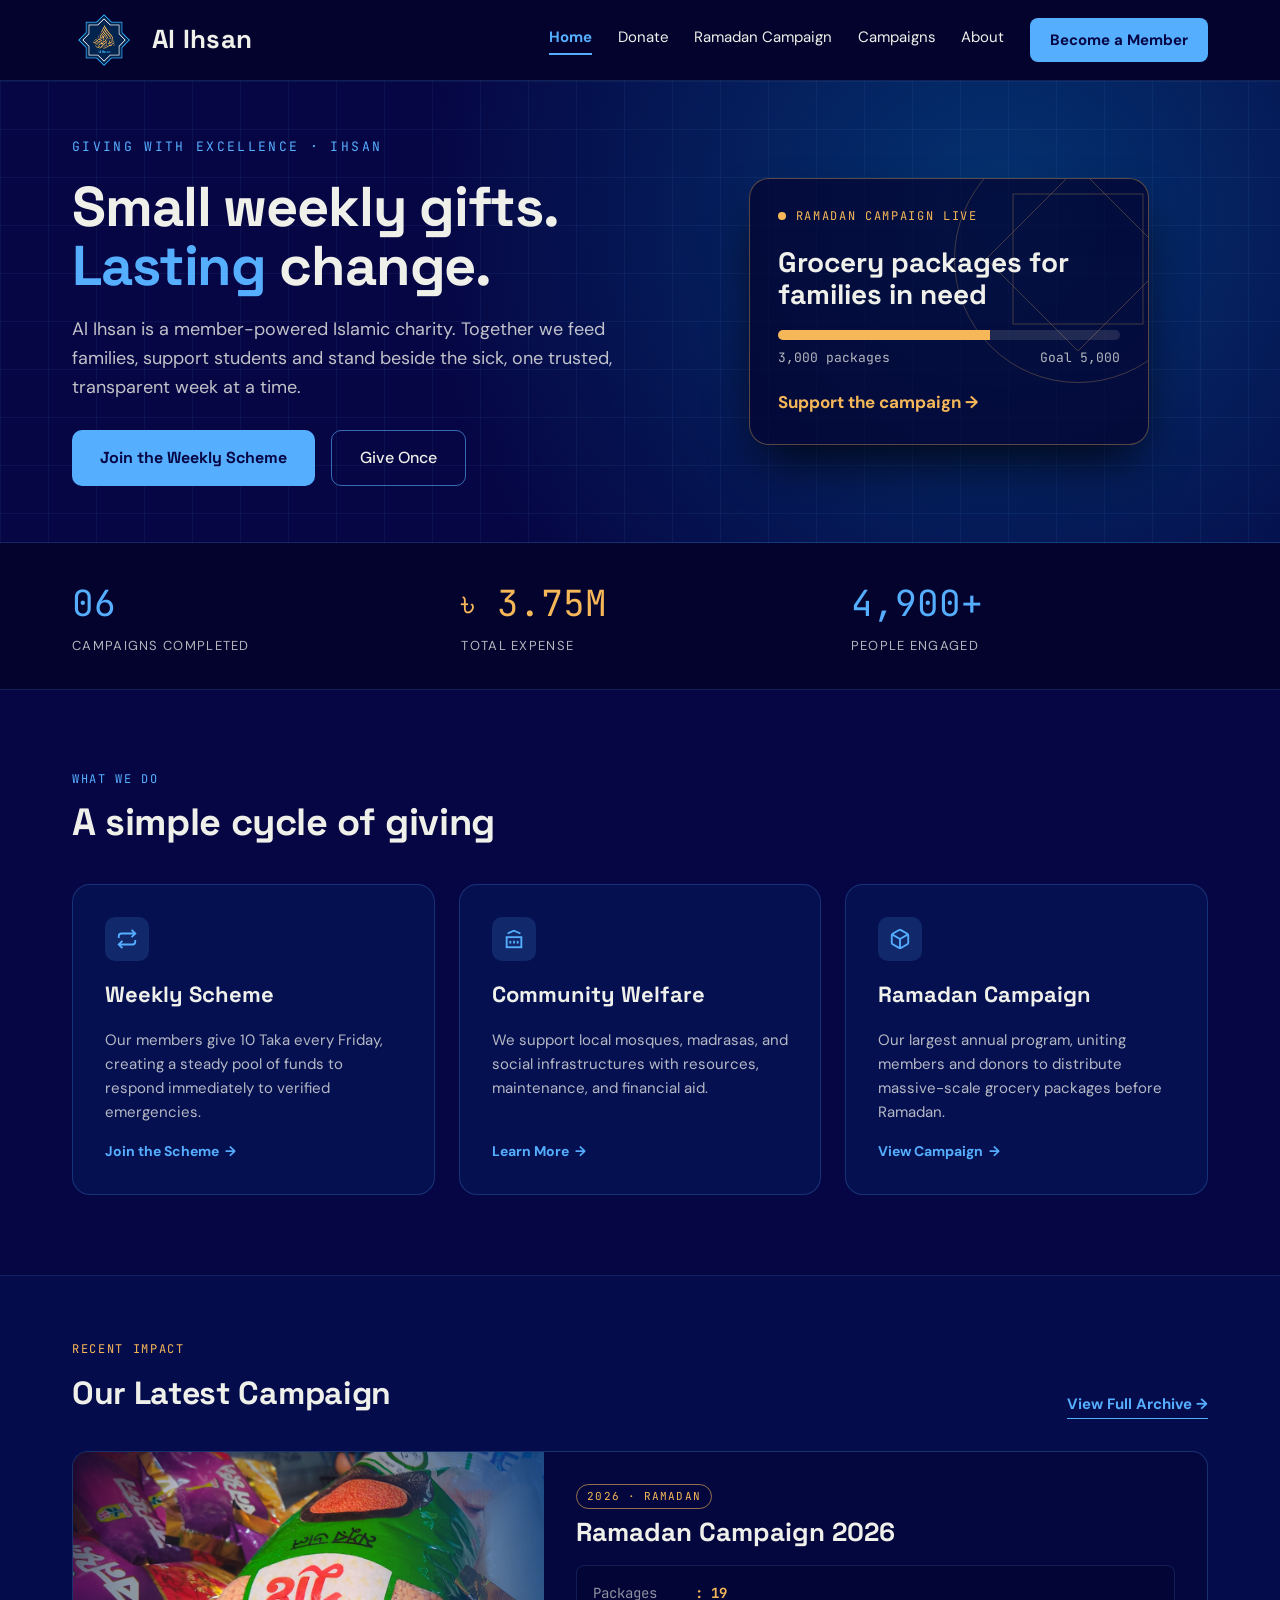
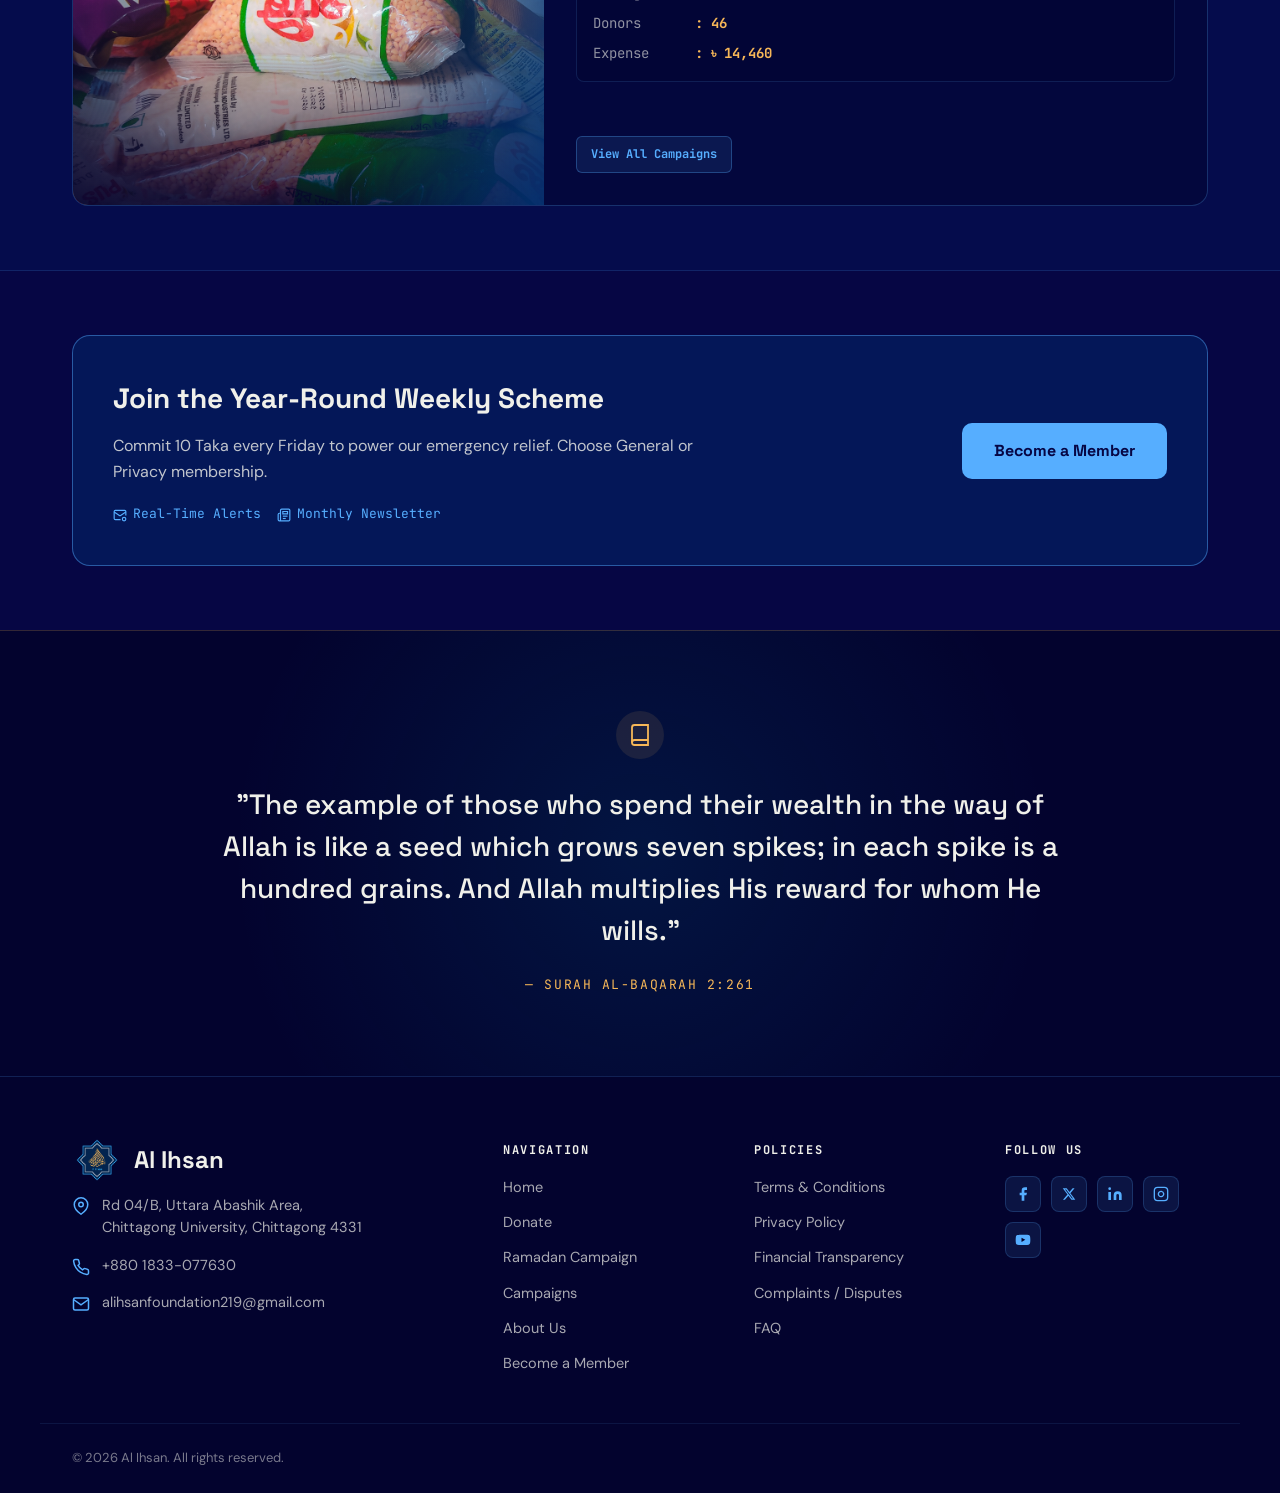
==== index.html @ 6fa81741 "updated campaigns data and flex fixture" ====
<!doctype html>
<html lang="en-GB">
<head>
<meta charset="utf-8">
<meta name="viewport" content="width=device-width, initial-scale=1.0">
<title>Al Ihsan · Home</title>

<!-- ═══════════════════════ SOCIAL SHARING TAGS ═══════════════════════ -->
<!-- Open Graph / Facebook / WhatsApp / LinkedIn -->
<meta property="og:type" content="website">
<meta property="og:url" content="https://alihsandeveloper.github.io/al-ihsan/">
<meta property="og:title" content="Al Ihsan | Small weekly gifts. Lasting change.">
<meta property="og:description" content="A member-powered Islamic charity. Together we feed families, support students and stand beside the sick, one trusted, transparent week at a time.">
<meta property="og:image" content="https://alihsandeveloper.github.io/al-ihsan/images/social-preview.jpg">
<meta property="og:image:type" content="image/jpeg">
<meta property="og:image:width" content="1200">
<meta property="og:image:height" content="630">
<meta property="og:site_name" content="Al Ihsan">

<!-- Twitter (X) -->
<meta name="twitter:card" content="summary_large_image">
<meta name="twitter:url" content="https://alihsandeveloper.github.io/al-ihsan/">
<meta name="twitter:title" content="Al Ihsan | Small weekly gifts. Lasting change.">
<meta name="twitter:description" content="A member-powered Islamic charity. Together we feed families, support students and stand beside the sick, one trusted, transparent week at a time.">
<meta name="twitter:image" content="https://alihsandeveloper.github.io/al-ihsan/images/social-preview.jpg">
<meta property="og:image:type" content="image/jpeg">
<meta property="og:image:width" content="1200">
<meta property="og:image:height" content="630">
<meta property="og:site_name" content="Al Ihsan">

<link rel="icon" type="image/png" href="images/favicon.png">
<link rel="preconnect" href="https://fonts.googleapis.com">
<link rel="stylesheet" href="style.css">
<link rel="preconnect" href="https://fonts.gstatic.com" crossorigin>
<link href="https://fonts.googleapis.com/css2?family=Space+Grotesk:wght@500;700&family=DM+Sans:wght@400;500;700&family=JetBrains+Mono:wght@500&display=swap" rel="stylesheet">

<style>
  * { box-sizing: border-box; }
  html { scroll-behavior: smooth; }
  body { margin: 0; background: #060644; color: #f0f0ea; font-family: 'DM Sans', sans-serif; font-size: 17px; line-height: 1.6; }
  a { color: #56aeff; text-decoration: none; transition: 0.2s ease; }
  a:hover { color: #f0f0ea; }

  /* Hero Toggle Visibility */
  .hero-live-only { display: none; }
  .hero-off-only { display: none; }
  body.campaign-active .hero-live-only { display: flex; }
  body.campaign-off .hero-off-only { display: flex; }

  /* Receipt Style Stats (shared with campaigns) */
  .receipt-stats {
    display: grid;
    grid-template-columns: 90px 1fr;
    gap: 8px 12px;
    font-family: 'JetBrains Mono', monospace;
    font-size: 14px;
    background: rgba(3,3,46,0.4);
    padding: 16px;
    border-radius: 8px;
    border: 1px solid rgba(86,174,255,0.15);
    margin: 16px 0;
  }

  /* Latest Campaign Teaser Image Vignette */
  .latest-campaign-img-wrapper {
    flex: 1 1 300px;
    aspect-ratio: 4 / 3; /* Forces the 4:3 landscape ratio */
    position: relative;
    overflow: hidden;
    background: #004995;
  }
  .latest-campaign-img-wrapper img {
    width: 100%;
    height: 100%;
    object-fit: cover;
    display: block;
    transition: transform 0.4s ease;
  }
  .latest-campaign-img-wrapper::after {
    content: '';
    position: absolute;
    inset: 0;
    pointer-events: none;
    z-index: 2;
    background:
      linear-gradient(to right, transparent 60%, rgba(0,73,149,0.6) 100%),
      radial-gradient(circle, transparent 40%, rgba(3,3,46,0.7) 100%),
      linear-gradient(to top, rgba(3,3,46,0.8) 0%, transparent 50%);
  }
  .latest-campaign-img-wrapper:hover img {
    transform: scale(1.05);
  }

</style>

</head>
<body class="campaign-active">

<div style="width: 100%; background: #060644; color: #f0f0ea; font-family: 'DM Sans', sans-serif; font-size: 17px; line-height: 1.6">

<!-- NAV -->
<div id="header-placeholder" style="position: sticky; top: 0; z-index: 100;"></div>

<!-- ═══════════════════════ HERO ═══════════════════════ -->
<div style="position: relative; overflow: hidden; background-color: #060644; background-image: linear-gradient(rgba(86,174,255,0.07) 1px, transparent 1px), linear-gradient(90deg, rgba(86,174,255,0.07) 1px, transparent 1px), radial-gradient(circle at 78% 30%, rgba(0,119,178,0.4), transparent 55%); background-size: 48px 48px, 48px 48px, 100% 100%; border-bottom: 1px solid rgba(86,174,255,0.18)">
  <div class="mobile-stack" style="max-width: 1200px; margin: 0 auto; padding: 56px 32px 56px; display: flex; flex-wrap: wrap; align-items: center; gap: 48px">

    <!-- Left Text -->
    <div style="flex: 1 1 400px; min-width: 0; display: flex; flex-direction: column; gap: 20px">
      <div style="font-family: 'JetBrains Mono', monospace; font-size: 13px; letter-spacing: 0.18em; text-transform: uppercase; color: #56aeff">Giving with excellence · Ihsan</div>
      <h1 style="margin: 0; font-family: 'Space Grotesk', sans-serif; font-weight: 700; font-size: clamp(42px, 5vw, 56px); line-height: 1.05; letter-spacing: -0.02em">Small weekly gifts. <br> <span style="color: #56aeff">Lasting</span> change.</h1>
      <p style="margin: 0; font-size: 18px; max-width: 560px; color: rgba(240,240,234,0.8)">Al Ihsan is a member-powered Islamic charity. Together we feed families, support students and stand beside the sick, one trusted, transparent week at a time.</p>
      <div class="hero-buttons" style="display: flex; flex-wrap: wrap; gap: 16px; padding-top: 8px">
        <a class="btn-glow-blue" href="membership.html" style="color: #060644; background: #56aeff; padding: 15px 28px; border-radius: 10px; font-family: 'Space Grotesk', sans-serif; font-weight: 700; font-size: 16px">Join the Weekly Scheme</a>
        <a href="donate.html" style="color: #f0f0ea; border: 1.5px solid rgba(86,174,255,0.6); padding: 14px 28px; border-radius: 10px; font-weight: 500; font-size: 16px">Give Once</a>
      </div>
    </div>

    <!-- Right Card: Live Progress (Campaign Mode) -->
    <div class="hero-live-only" style="flex: 1 1 350px; min-width: 0; justify-content: center">
      <div style="position: relative; width: 100%; max-width: 400px; padding: 28px; border-radius: 20px; border: 1px solid rgba(246,183,88,0.35); background: rgba(3,3,46,0.7); overflow: hidden; box-shadow: 0 25px 50px -12px rgba(0, 0, 0, 0.8);">
        <svg viewBox="0 0 400 400" style="position: absolute; top: -50px; right: -60px; width: 260px; height: 260px; opacity: 0.4" fill="none" stroke="#f6b758" stroke-width="1" aria-hidden="true"><rect x="100" y="100" width="200" height="200"></rect><rect x="100" y="100" width="200" height="200" transform="rotate(45 200 200)"></rect><circle cx="200" cy="200" r="190"></circle></svg>
        <div style="position: relative; display: flex; flex-direction: column; gap: 20px">
          <div style="display: flex; align-items: center; gap: 10px; font-family: 'JetBrains Mono', monospace; font-size: 12px; letter-spacing: 0.14em; text-transform: uppercase; color: #f6b758"><span class="live-dot" style="display: inline-block; width: 8px; height: 8px; border-radius: 50%; background: #f6b758; animation: pulseDot 2s infinite;"></span> Ramadan Campaign Live</div>
          <div style="font-family: 'Space Grotesk', sans-serif; font-weight: 700; font-size: 28px; line-height: 1.15">Grocery packages for families in need</div>
          <div style="display: flex; flex-direction: column; gap: 8px">
            <div style="height: 10px; border-radius: 6px; background: rgba(240,240,234,0.12); overflow: hidden"><div style="width: 62%; height: 10px; background: #f6b758"></div></div>
            <div style="display: flex; justify-content: space-between; font-family: 'JetBrains Mono', monospace; font-size: 13px; color: rgba(240,240,234,0.75)"><span>3,000 packages</span><span>Goal 5,000</span></div>
          </div>
          <a href="ramadan.html" style="color: #f6b758; font-weight: 700">Support the campaign →</a>
        </div>
      </div>
    </div>

    <!-- Right Card: Off-Season Image (Off-Season Mode) -->
    <div class="hero-off-only" style="flex: 1 1 400px; min-width: 0; justify-content: center">
      <div style="position: relative; width: 100%; max-width: 340px; aspect-ratio: 3 / 4; border-radius: 20px; border: 1px solid rgba(246,183,88,0.4); overflow: hidden; background: linear-gradient(135deg, #004995 0%, #03032e 100%); box-shadow: 0 25px 50px -12px rgba(0, 0, 0, 0.8);">
        <img src="images/ramadan-package.jpg" alt="Ramadan Grocery Package" style="width: 100%; height: 100%; object-fit: cover; display: block;" onerror="this.style.display='none'">
        <div style="position: absolute; inset: 0; background: radial-gradient(circle at bottom left, #03032e 0%, rgba(3,3,46,0.85) 20%, transparent 70%), linear-gradient(to top, rgba(3,3,46,0.95) 0%, transparent 60%); display: flex; flex-direction: column; justify-content: flex-end; padding: 32px 24px;">
          <div style="font-family: 'JetBrains Mono', monospace; font-size: 12px; color: #f6b758; letter-spacing: 0.12em; text-transform: uppercase; margin-bottom: 8px;">Our Flagship Programme</div>
          <div style="font-family: 'Space Grotesk', sans-serif; font-size: 22px; font-weight: 700; color: #f0f0ea; line-height: 1.2;">Preparing for the next Ramadan Campaign.</div>
        </div>
      </div>
    </div>

  </div>
</div>

<!-- ═══════════════════════ IMPACT STRIP ═══════════════════════ -->
<div style="border-bottom: 1px solid rgba(86,174,255,0.18); background: #03032e">
  <div class="mobile-stack" style="max-width: 1200px; margin: 0 auto; padding: 32px; display: grid; grid-template-columns: repeat(auto-fit, minmax(200px, 1fr)); gap: 32px; align-items: center;">
    <div style="display: flex; flex-direction: column; gap: 4px;">
      <div style="font-family: 'JetBrains Mono', monospace; font-size: 36px; color: #56aeff; white-space: nowrap;">06</div>
      <div style="font-size: 13px; color: rgba(240,240,234,0.75); text-transform: uppercase; letter-spacing: 0.1em;">Campaigns Completed</div>
    </div>
    <div style="display: flex; flex-direction: column; gap: 4px;">
      <div style="font-family: 'JetBrains Mono', monospace; font-size: 36px; color: #f6b758; white-space: nowrap;">৳ 3.75M</div>
      <div style="font-size: 13px; color: rgba(240,240,234,0.75); text-transform: uppercase; letter-spacing: 0.1em;">Total Expense</div>
    </div>
    <div style="display: flex; flex-direction: column; gap: 4px;">
      <div style="font-family: 'JetBrains Mono', monospace; font-size: 36px; color: #56aeff; white-space: nowrap;">4,900+</div>
      <div style="font-size: 13px; color: rgba(240,240,234,0.75); text-transform: uppercase; letter-spacing: 0.1em;">People Engaged</div>
    </div>
  </div>
</div>

<!-- ═══════════════════════ 3 CORE OPERATIONS ═══════════════════════ -->
<div class="mobile-pad" style="max-width: 1200px; margin: 0 auto; padding: 80px 32px; display: flex; flex-direction: column; gap: 40px">
  <div style="display: flex; flex-direction: column; gap: 12px; max-width: 700px">
    <div style="font-family: 'JetBrains Mono', monospace; font-size: 12px; letter-spacing: 0.14em; text-transform: uppercase; color: #56aeff">What We Do</div>
    <h2 style="margin: 0; font-family: 'Space Grotesk', sans-serif; font-weight: 700; font-size: 38px; line-height: 1.12; letter-spacing: -0.01em">A simple cycle of giving</h2>
  </div>

  <div style="display: flex; flex-wrap: wrap; gap: 24px">
    <!-- Pillar 1 -->
    <div class="mobile-pad" style="flex: 1 1 250px; min-width: 0; padding: 32px; border: 1px solid rgba(86,174,255,0.22); border-radius: 18px; background: rgba(0,73,149,0.16); display: flex; flex-direction: column; gap: 16px; transition: transform 0.2s;" onmouseover="this.style.transform='translateY(-4px)'" onmouseout="this.style.transform='translateY(0)'">
      <div style="width: 44px; height: 44px; border-radius: 10px; background: rgba(86,174,255,0.15); display: flex; align-items: center; justify-content: center;">
        <svg width="22" height="22" viewBox="0 0 24 24" fill="none" stroke="#56aeff" stroke-width="2"><path d="M17 2l4 4-4 4"></path><path d="M3 11V9a3 3 0 0 1 3-3h15"></path><path d="M7 22l-4-4 4-4"></path><path d="M21 13v2a3 3 0 0 1-3 3H3"></path></svg>
      </div>
      <h3 style="margin: 0; font-family: 'Space Grotesk', sans-serif; font-size: 22px">Weekly Scheme</h3>
      <p style="margin: 0; color: rgba(240,240,234,0.75); font-size: 15px;">Our members give 10 Taka every Friday, creating a steady pool of funds to respond immediately to verified emergencies.</p>
      <a href="membership.html" style="font-weight: 700; font-size: 14px; margin-top: auto; display: flex; align-items: center; gap: 6px;">Join the Scheme <span>→</span></a>
    </div>

    <!-- Pillar 2 -->
    <div class="mobile-pad" style="flex: 1 1 250px; min-width: 0; padding: 32px; border: 1px solid rgba(86,174,255,0.22); border-radius: 18px; background: rgba(0,73,149,0.16); display: flex; flex-direction: column; gap: 16px; transition: transform 0.2s;" onmouseover="this.style.transform='translateY(-4px)'" onmouseout="this.style.transform='translateY(0)'">
      <div style="width: 44px; height: 44px; border-radius: 10px; background: rgba(86,174,255,0.15); display: flex; align-items: center; justify-content: center;">
        <svg width="22" height="22" viewBox="0 0 24 24" fill="none" stroke="#56aeff" stroke-width="2"><path d="M3 21h18"></path><path d="M3 10h18"></path><path d="M5 6l7-3 7 3"></path><path d="M4 10v11"></path><path d="M20 10v11"></path><path d="M8 14v3"></path><path d="M12 14v3"></path><path d="M16 14v3"></path></svg>
      </div>
      <h3 style="margin: 0; font-family: 'Space Grotesk', sans-serif; font-size: 22px">Community Welfare</h3>
      <p style="margin: 0; color: rgba(240,240,234,0.75); font-size: 15px;">We support local mosques, madrasas, and social infrastructures with resources, maintenance, and financial aid.</p>
      <a href="about.html" style="font-weight: 700; font-size: 14px; margin-top: auto; display: flex; align-items: center; gap: 6px;">Learn More <span>→</span></a>
    </div>

    <!-- Pillar 3 -->
    <div class="mobile-pad" style="flex: 1 1 250px; min-width: 0; padding: 32px; border: 1px solid rgba(86,174,255,0.22); border-radius: 18px; background: rgba(0,73,149,0.16); display: flex; flex-direction: column; gap: 16px; transition: transform 0.2s;" onmouseover="this.style.transform='translateY(-4px)'" onmouseout="this.style.transform='translateY(0)'">
      <div style="width: 44px; height: 44px; border-radius: 10px; background: rgba(86,174,255,0.15); display: flex; align-items: center; justify-content: center;">
        <svg width="22" height="22" viewBox="0 0 24 24" fill="none" stroke="#56aeff" stroke-width="2"><path d="M21 16V8a2 2 0 0 0-1-1.73l-7-4a2 2 0 0 0-2 0l-7 4A2 2 0 0 0 3 8v8a2 2 0 0 0 1 1.73l7 4a2 2 0 0 0 2 0l7-4A2 2 0 0 0 21 16z"></path><polyline points="3.27 6.96 12 12.01 20.73 6.96"></polyline><line x1="12" y1="22.08" x2="12" y2="12"></line></svg>
      </div>
      <h3 style="margin: 0; font-family: 'Space Grotesk', sans-serif; font-size: 22px">Ramadan Campaign</h3>
      <p style="margin: 0; color: rgba(240,240,234,0.75); font-size: 15px;">Our largest annual program, uniting members and donors to distribute massive-scale grocery packages before Ramadan.</p>
      <a href="ramadan.html" style="font-weight: 700; font-size: 14px; margin-top: auto; display: flex; align-items: center; gap: 6px;">View Campaign <span>→</span></a>
    </div>
  </div>
</div>

<!-- ═══════════════════════ LATEST CAMPAIGN TEASER ═══════════════════════ -->
<div style="background: rgba(0,73,149,0.1); border-top: 1px solid rgba(86,174,255,0.15); border-bottom: 1px solid rgba(86,174,255,0.15);">
  <div class="mobile-pad" style="max-width: 1200px; margin: 0 auto; padding: 64px 32px; display: flex; flex-direction: column; gap: 32px">
    <div style="display: flex; justify-content: space-between; align-items: flex-end; flex-wrap: wrap; gap: 16px;">
      <div style="display: flex; flex-direction: column; gap: 8px;">
        <div style="font-family: 'JetBrains Mono', monospace; font-size: 12px; letter-spacing: 0.14em; text-transform: uppercase; color: #f6b758">Recent Impact</div>
        <h2 style="margin: 0; font-family: 'Space Grotesk', sans-serif; font-weight: 700; font-size: 32px; letter-spacing: -0.01em;">Our Latest Campaign</h2>
      </div>
      <a href="campaigns.html" style="color: #56aeff; font-weight: 700; font-size: 15px; border-bottom: 1px solid #56aeff; padding-bottom: 2px;">View Full Archive →</a>
    </div>

    <!-- Teaser Card (Fetched via JS) -->
    <div id="latest-campaign-card" style="display: flex; align-items:stretch; flex-wrap: wrap; border: 1px solid rgba(86,174,255,0.25); border-radius: 16px; overflow: hidden; background: rgba(3,3,46,0.5);">
      <!-- Fallback content if fetch fails -->
      <div style="flex: 1 1 240px; min-height: 200px; background: #004995; display: flex; align-items: center; justify-content: center; font-family: 'JetBrains Mono', monospace; font-size: 13px; color: rgba(240,240,234,0.7)">[ Campaign Photo ]</div>
      <div style="flex: 2 1 320px; padding: 32px; display: flex; flex-direction: column; justify-content: center;">
        <div style="font-family: 'JetBrains Mono', monospace; font-size: 13px; color: #56aeff; margin-bottom: 8px;">[ Year ] · [ Type ]</div>
        <div style="font-family: 'Space Grotesk', sans-serif; font-size: 26px; font-weight: 700; margin-bottom: 12px;">Loading latest campaign...</div>
      </div>
    </div>
  </div>
</div>

<!-- ═══════════════════════ MEMBERSHIP BANNER ═══════════════════════ -->
<div style="max-width: 1200px; margin: 0 auto; padding: 64px 32px">
  <div class="mobile-stack" style="background: rgba(0,73,149,0.26); border: 1.5px solid rgba(86,174,255,0.45); border-radius: 18px; padding: 40px; display: flex; flex-wrap: wrap; align-items: center; justify-content: space-between; gap: 32px;">
    <div style="flex: 1 1 400px; display: flex; flex-direction: column; gap: 12px;">
      <h2 style="margin: 0; font-family: 'Space Grotesk', sans-serif; font-weight: 700; font-size: 28px;">Join the Year-Round Weekly Scheme</h2>
      <p style="margin: 0; color: rgba(240,240,234,0.8); font-size: 16px; max-width: 600px;">Commit 10 Taka every Friday to power our emergency relief. Choose General or Privacy membership.</p>

      <!-- Mini Badges -->
      <div style="display: flex; flex-wrap: wrap; gap: 16px; margin-top: 8px;">
        <div style="display: flex; align-items: center; gap: 6px; font-size: 13px; color: #56aeff; font-family: 'JetBrains Mono', monospace;">
          <svg width="14" height="14" viewBox="0 0 24 24" fill="none" stroke="currentColor" stroke-width="2"><path d="M22 13V6a2 2 0 0 0-2-2H4a2 2 0 0 0-2 2v12c0 1.1.9 2 2 2h9"></path><path d="m22 7-8.97 5.7a1.94 1.94 0 0 1-2.06 0L2 7"></path><circle cx="19" cy="19" r="3"></circle></svg>
          Real-Time Alerts
        </div>
        <div style="display: flex; align-items: center; gap: 6px; font-size: 13px; color: #56aeff; font-family: 'JetBrains Mono', monospace;">
          <svg width="14" height="14" viewBox="0 0 24 24" fill="none" stroke="currentColor" stroke-width="2"><path d="M4 22h16a2 2 0 0 0 2-2V4a2 2 0 0 0-2-2H8a2 2 0 0 0-2 2v16a2 2 0 0 1-2 2Zm0 0a2 2 0 0 1-2-2v-9c0-1.1.9-2 2-2h2"></path><path d="M18 14h-8"></path><path d="M15 18h-5"></path><path d="M10 6h8v4h-8V6Z"></path></svg>
          Monthly Newsletter
        </div>
      </div>
    </div>

    <div style="flex-shrink: 0;">
      <a class="btn-glow-blue" href="membership.html" style="display: inline-block; color: #060644; background: #56aeff; padding: 15px 32px; border-radius: 10px; font-family: 'Space Grotesk', sans-serif; font-weight: 700; font-size: 16px; transition: transform 0.2s;" onmouseover="this.style.transform='scale(1.05)'" onmouseout="this.style.transform='scale(1)'">Become a Member</a>
    </div>
  </div>
</div>

<!-- ═══════════════════════ ISLAMIC SPIRIT QUOTE ═══════════════════════ -->
<div style="background-color: #03032e; background-image: radial-gradient(circle at 50% 50%, rgba(0,119,178,0.15), transparent 60%); border-top: 1px solid rgba(246,183,88,0.2);">
  <div class="mobile-pad" style="max-width: 900px; margin: 0 auto; padding: 80px 32px; text-align: center; display: flex; flex-direction: column; align-items: center; gap: 24px;">
    <div style="width: 48px; height: 48px; border-radius: 50%; background: rgba(246,183,88,0.1); display: flex; align-items: center; justify-content: center;">
      <svg width="24" height="24" viewBox="0 0 24 24" fill="none" stroke="#f6b758" stroke-width="1.8"><path d="M4 19.5A2.5 2.5 0 0 1 6.5 17H20"></path><path d="M6.5 2H20v20H6.5A2.5 2.5 0 0 1 4 19.5v-15A2.5 2.5 0 0 1 6.5 2z"></path></svg>
    </div>
    <p style="margin: 0; font-family: 'Space Grotesk', sans-serif; font-size: clamp(20px, 3vw, 28px); line-height: 1.5; font-weight: 500; color: #f0f0ea;">
      "The example of those who spend their wealth in the way of Allah is like a seed which grows seven spikes; in each spike is a hundred grains. And Allah multiplies His reward for whom He wills."
    </p>
    <div style="font-family: 'JetBrains Mono', monospace; font-size: 13px; letter-spacing: 0.12em; text-transform: uppercase; color: #f6b758;">
      — Surah Al-Baqarah 2:261
    </div>
  </div>
</div>

<!-- ═══════════════════════ FOOTER ═══════════════════════ -->
<div id="footer-placeholder"></div>

<!-- ═══════════════════════ SCRIPTS ═══════════════════════ -->
<script>
// 1. Hero Mode Toggle
// Set to `true` during Ramadan, `false` for the rest of the year.
const CAMPAIGN_ACTIVE = true;
document.body.classList.remove('campaign-active', 'campaign-off');
document.body.classList.add(CAMPAIGN_ACTIVE ? 'campaign-active' : 'campaign-off');

// 2. Fetch Latest Campaign for Teaser
// 2. Fetch Latest Ramadan Campaign for Teaser
async function loadLatestCampaign() {
  const cardContainer = document.getElementById('latest-campaign-card');

  // Fallback data just in case the JSON fails to load locally
  let ramadanCampaigns = [
    {
      "year": "2026",
      "type": "Ramadan",
      "title": "Ramadan Grocery Drive 2026",
      "itemsDistributed": 3000,
      "Donors": 1200,
      "expense": 1500000,
      "imageUrl": "images/ramadan-2026.jpg",
      "reportUrl": "reports/ramadan-2026.pdf"
    }
  ];

  try {
    const res = await fetch('./campaigns.json');
    if (res.ok) {
      const data = await res.json();
      // 1. Filter ONLY for Ramadan
      const filtered = data.filter(c => c.type === 'Ramadan');
      if (filtered.length > 0) {
        // 2. Sort by year descending (newest first)
        filtered.sort((a, b) => parseInt(b.year) - parseInt(a.year));
        ramadanCampaigns = filtered;
      }
    }
  } catch (err) {
    console.warn("Using fallback campaign data.");
  }

  // Get the newest Ramadan campaign
  const latest = ramadanCampaigns[0];

  let items = Number(latest.itemsDistributed) || 0;
  let people = Number(latest.Donors) || 0;
  let expense = Number(latest.expense) || 0;

  // Build the image HTML with the vignette wrapper
  let imageHTML = '';
  if (latest.imageUrl) {
    imageHTML = `<img src="${latest.imageUrl}" alt="${latest.title}" onerror="this.outerHTML='<div style=\\'display:flex;align-items:center;justify-content:center;height:100%;font-family:JetBrains Mono,monospace;font-size:13px;color:rgba(240,240,234,0.7)\\'>[ Image not found ]</div>'">`;
  } else {
    imageHTML = '<div style="display:flex;align-items:center;justify-content:center;height:100%;font-family:JetBrains Mono,monospace;font-size:13px;color:rgba(240,240,234,0.7)">[ No Photo ]</div>';
  }

  // Build the receipt stats
  let statsHTML = `
    <div class="receipt-stats" style="margin: 16px 0;">
      <span style="color: rgba(240,240,234,0.6);">Packages</span>
      <span style="color: #f6b758; font-weight: 700;">: ${items.toLocaleString()}</span>

      <span style="color: rgba(240,240,234,0.6);">Donors</span>
      <span style="color: #f6b758; font-weight: 700;">: ${people.toLocaleString()}</span>

      <span style="color: rgba(240,240,234,0.6);">Expense</span>
      <span style="color: #f6b758; font-weight: 700;">: ৳ ${expense.toLocaleString()}</span>
    </div>
  `;

  // Inject the new HTML
  cardContainer.innerHTML = `
    <!-- Image with Vignette -->
    <div class="latest-campaign-img-wrapper">
      ${imageHTML}
    </div>

    <!-- Text Content -->
    <div style="flex: 2 1 320px; padding: 32px; display: flex; flex-direction: column; justify-content: center;">
      <div style="display: flex; gap: 8px; margin-bottom: 8px;">
        <span style="padding: 3px 10px; border-radius: 999px; border: 1px solid rgba(246,183,88,0.6); color: #f6b758; font-family: 'JetBrains Mono', monospace; font-size: 11px; letter-spacing: 0.1em; text-transform: uppercase;">${latest.year} · Ramadan</span>
      </div>
      <div style="font-family: 'Space Grotesk', sans-serif; font-size: 26px; font-weight: 700; line-height: 1.2;">${latest.title}</div>
      ${statsHTML}
      <div style="margin-top: auto;">
        <a href="campaigns.html" style="display: inline-flex; align-items: center; gap: 6px; padding: 8px 14px; border-radius: 6px; background: rgba(86,174,255,0.1); border: 1px solid rgba(86,174,255,0.3); color: #56aeff; font-size: 12px; font-family: 'JetBrains Mono', monospace; font-weight: 700; transition: 0.2s;" onmouseover="this.style.background='rgba(86,174,255,0.2)'" onmouseout="this.style.background='rgba(86,174,255,0.1)'">View All Campaigns</a>
      </div>
    </div>
  `;
}

// 3. Pulse Animation for Live Badge
const style = document.createElement('style');
style.innerHTML = `
  @keyframes pulseDot {
    0%   { box-shadow: 0 0 0 0 rgba(246,183,88,0.7); }
    70%  { box-shadow: 0 0 0 10px rgba(246,183,88,0); }
    100% { box-shadow: 0 0 0 0 rgba(246,183,88,0); }
  }
`;
document.head.appendChild(style);

// Run
loadLatestCampaign();
</script>

<script>
  document.addEventListener("DOMContentLoaded", () => {

    // 1. Universal Favicon
    const favicon = document.createElement('link');
    favicon.rel = 'icon';
    favicon.type = 'image/png';
    favicon.href = 'images/logo.png'; // Adjust path if needed
    document.head.appendChild(favicon);

    // 2. Fetch Header and Footer simultaneously
    const headerPlaceholder = document.getElementById("header-placeholder");
    const footerPlaceholder = document.getElementById("footer-placeholder");

    Promise.all([
      fetch("header.html").then(res => res.text()),
      fetch("footer.html").then(res => res.text())
    ])

        .then(([headerData, footerData]) => {

      // Inject Header
      if (headerPlaceholder) {
        headerPlaceholder.innerHTML = headerData;

        // --- MOBILE MENU TOGGLE LOGIC ---
        const mobileBtn = document.getElementById("mobile-menu-toggle");
        const navLinksWrapper = document.getElementById("nav-links");
        if (mobileBtn && navLinksWrapper) {
          mobileBtn.addEventListener("click", () => {
            navLinksWrapper.classList.toggle("active");
          });
        }
        // --------------------------------

        // Auto-highlight active nav link
        let currentPage = window.location.pathname.split("/").pop();
        if (currentPage === "" || currentPage === "/") currentPage = "index.html";

        const navLinks = headerPlaceholder.querySelectorAll(".nav-link");
        navLinks.forEach(link => {
          if (link.getAttribute("href") === currentPage) {
            link.classList.add("active");
          }
        });
      }

      // Inject Footer
      if (footerPlaceholder) {
        footerPlaceholder.innerHTML = footerData;
      }
    }

    )
    .catch(error => console.error("Error loading components:", error));
  });

</script>

</div>
</body>
</html>
---- style.css ----
/* --- Header Navigation --- */
.nav-link {
  position: relative;
  color: #f0f0ea;
  text-decoration: none;
  padding-bottom: 6px;
  transition: color 0.2s ease;
}
.nav-link::after {
  content: '';
  position: absolute;
  width: 0;
  height: 2px;
  bottom: 0;
  left: 0;
  background-color: #56aeff;
  transition: width 0.3s cubic-bezier(0.65, 0, 0.35, 1);
}
.nav-link:hover::after {
  width: 100%;
}
.nav-link.active {
  color: #56aeff;
  font-weight: 700;
}
.nav-link.active::after {
  width: 100%;
}

/* --- Neon Glowing Button Effects --- */
.btn-glow-blue {
  transition: all 0.3s ease !important;
}
.btn-glow-blue:hover {
  box-shadow:
    0 0 5px rgba(86, 174, 255, 0.9),
    0 0 15px rgba(86, 174, 255, 0.8),
    0 0 30px rgba(86, 174, 255, 0.6),
    0 0 50px rgba(86, 174, 255, 0.4),
    0 0 80px rgba(86, 174, 255, 0.2);
  filter: brightness(1.15); /* Makes the button itself look lit up */
  transform: translateY(-2px) scale(1.02) !important;
}

.btn-glow-gold {
  transition: all 0.3s ease !important;
}
.btn-glow-gold:hover {
  box-shadow:
    0 0 5px rgba(246, 183, 88, 0.9),
    0 0 15px rgba(246, 183, 88, 0.8),
    0 0 30px rgba(246, 183, 88, 0.6),
    0 0 50px rgba(246, 183, 88, 0.4),
    0 0 80px rgba(246, 183, 88, 0.2);
  filter: brightness(1.15); /* Makes the button itself look lit up */
  transform: translateY(-2px) scale(1.02) !important;
}

.btn-form-submit {
  transition: all 0.3s ease !important;
}
.btn-form-submit:hover {
  box-shadow:
    0 0 2px rgba(86, 174, 255, 0.9),
    0 0 6px rgba(86, 174, 255, 0.8),
    0 0 12px rgba(86, 174, 255, 0.6);
  filter: brightness(1.15); /* Makes the button itself look lit up */
  transform: translateY(-2px) scale(1.02) !important;
}

/* =========================================
   UNIVERSAL FOOTER STYLES
   ========================================= */
.footer-wrapper {
  border-top: 1px solid rgba(86,174,255,0.18);
  background: #03032e;
}
.footer-main {
  max-width: 1200px;
  margin: 0 auto;
  padding: 64px 32px 48px;
  display: flex;
  flex-wrap: wrap;
  justify-content: space-between;
  gap: 48px;
}
.footer-col {
  display: flex;
  flex-direction: column;
  gap: 16px;
  flex: 1 1 140px;
}
.footer-brand {
  flex: 1 1 320px;
  max-width: 400px;
}
.footer-heading {
  font-family: 'JetBrains Mono', monospace;
  font-size: 12px;
  letter-spacing: 0.14em;
  text-transform: uppercase;
  color: #f0f0ea;
  font-weight: 700;
}
.footer-link {
  color: rgba(240,240,234,0.7);
  text-decoration: none;
  transition: color 0.2s ease;
}
.footer-link:hover {
  color: #56aeff;
}
.footer-contact-row {
  display: flex;
  gap: 12px;
  color: rgba(240,240,234,0.7);
  line-height: 1.5;
  font-size: 14.5px;
}
.footer-contact-row svg {
  flex-shrink: 0;
  margin-top: 2px;
}
.social-btn {
  width: 36px;
  height: 36px;
  border-radius: 8px;
  background: rgba(86,174,255,0.1);
  border: 1px solid rgba(86,174,255,0.2);
  display: flex;
  align-items: center;
  justify-content: center;
  color: #56aeff;
  transition: all 0.2s ease;
}
.social-btn:hover {
  background: #56aeff;
  color: #060644;
}
.footer-bottom {
  max-width: 1200px;
  margin: 0 auto;
  padding: 24px 32px;
  border-top: 1px solid rgba(86,174,255,0.1);
  font-size: 13px;
  color: rgba(240,240,234,0.5);
  display: flex;
  flex-wrap: wrap;
  justify-content: space-between;
  gap: 16px;
}

/* For mid-size screens like "Desktop Site" on phones */
@media (max-width: 1150px) {
  .header-container {
    padding: 16px 20px !important;
  }
  .nav-links-wrapper {
    gap: 16px !important;
  }
  .nav-links-wrapper a {
    font-size: 14px !important;
  }
}

/* =========================================
   MOBILE HEADER FIX
   ========================================= */
@media (max-width: 768px) {
  /* Force the main header container to stack */
  .header-container {
    flex-direction: column !important;
    align-items: flex-start !important;
    padding: 16px !important;
  }

  /* Force the navigation links to wrap nicely */
  .nav-links-wrapper {
    flex-wrap: wrap !important;
    gap: 16px !important;
    width: 100%;
  }

  /* Make the "Become a Member" button take full width on mobile */
  .btn-glow-blue {
    width: 100%;
    text-align: center;
    margin-top: 8px;
  }
}

/* =========================================
   ULTIMATE MOBILE RESPONSIVENESS
   ========================================= */
@media (max-width: 768px) {
  /* 1. Stop all horizontal scrolling completely */
  html, body {
    width: 100% !important;
    max-width: 100vw !important;
    overflow-x: hidden !important;
  }

  /* 2. Force EVERY element to respect the screen width */
  div, section, header, footer, main, form, img, h1, h2, h3, p, a {
    max-width: 100% !important;
    box-sizing: border-box !important;
  }

  /* 3. Force all main containers to stack */
  .mobile-stack {
    display: flex !important;
    flex-direction: column !important;
    align-items: stretch !important;
    gap: 32px !important;
    padding: 32px 20px !important;
  }
  .mobile-stack > div {
    width: 100% !important;
    min-width: 0 !important;
    flex: 1 1 auto !important;
  }

  /* 4. Fix the padding for all sections */
  .mobile-pad {
    padding: 32px 20px !important;
  }

  /* 5. Grids (Impact Strip) */
  .impact-strip-grid {
    grid-template-columns: 1fr !important;
    gap: 24px !important;
  }

  /* 6. Fix the Campaign Teaser injected by JS */
  #latest-campaign-card {
    flex-direction: column !important;
  }
  #latest-campaign-card > div {
    width: 100% !important;
    flex: 1 1 auto !important;
  }

  /* 7. Make Hero buttons full width */
  .hero-buttons {
    flex-direction: column !important;
    width: 100% !important;
  }
  .hero-buttons > a {
    width: 100% !important;
    text-align: center !important;
  }

  /* 8. Typography sizes */
  h1 { font-size: 32px !important; line-height: 1.1 !important; }
  h2 { font-size: 26px !important; }
}

/* =========================================
   MOBILE HAMBURGER MENU
   ========================================= */
.mobile-menu-btn {
  display: none; /* Hidden on desktop */
  background: transparent;
  border: none;
  cursor: pointer;
  padding: 8px;
}

@media (max-width: 900px) {
  /* 1. Keep Header in one row */
  .header-container {
    padding: 12px 20px !important;
    flex-direction: row !important;
  }

  /* 2. Show Hamburger */
  .mobile-menu-btn {
    display: block;
  }

  /* 3. Hide links by default, turn into absolute dropdown */
  .nav-links-wrapper {
    display: none !important; /* Hidden by default */
    position: absolute;
    top: 100%;
    left: 0;
    width: 100%;
    background: #03032e;
    flex-direction: column !important;
    align-items: flex-start !important;
    padding: 20px !important;
    border-bottom: 1px solid rgba(86,174,255,0.2);
    box-shadow: 0 10px 30px rgba(0,0,0,0.5);
    gap: 16px !important;
  }

  /* 4. Show dropdown when active class is added */
  .nav-links-wrapper.active {
    display: flex !important;
  }

  /* 5. Full width links in dropdown */
  .nav-links-wrapper a {
    width: 100%;
    padding: 8px 0;
    font-size: 16px;
  }

  .nav-links-wrapper a.btn-glow-blue {
    margin-top: 8px;
    padding: 12px 20px !important;
  }
}
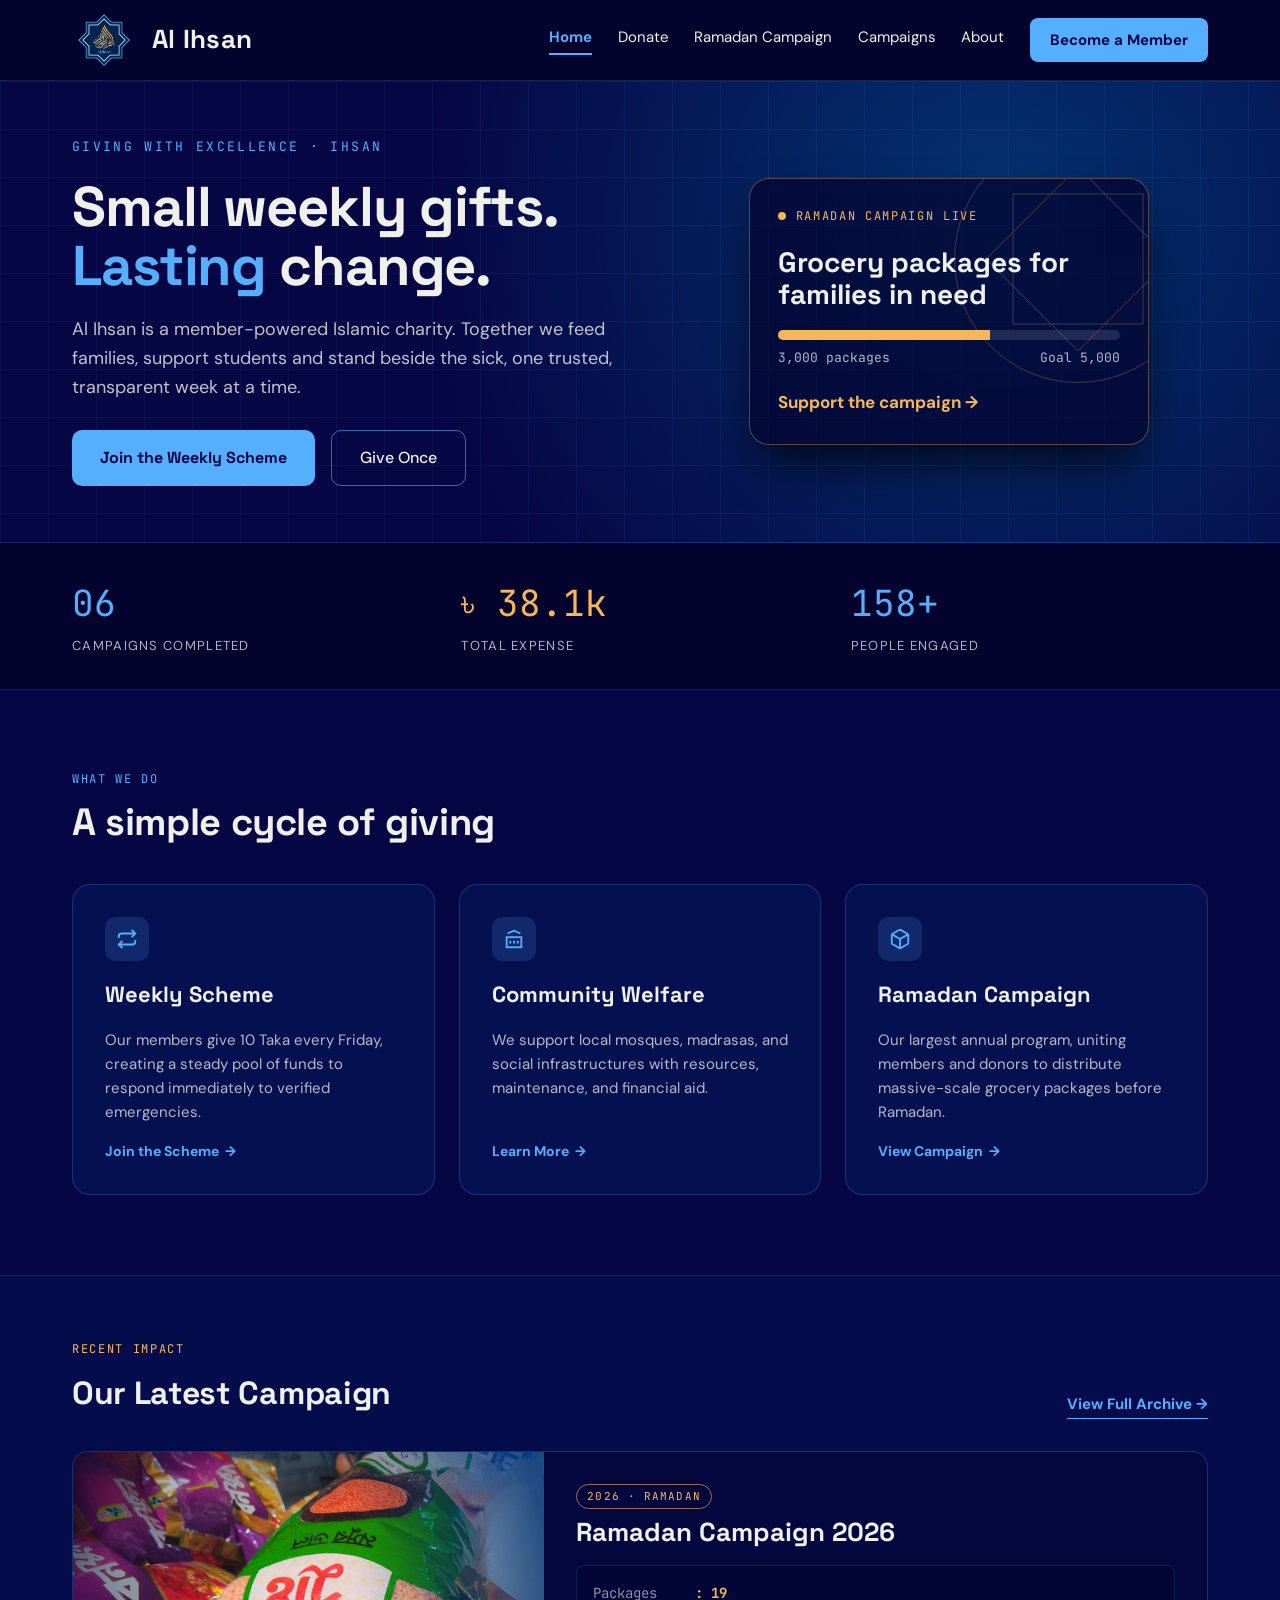
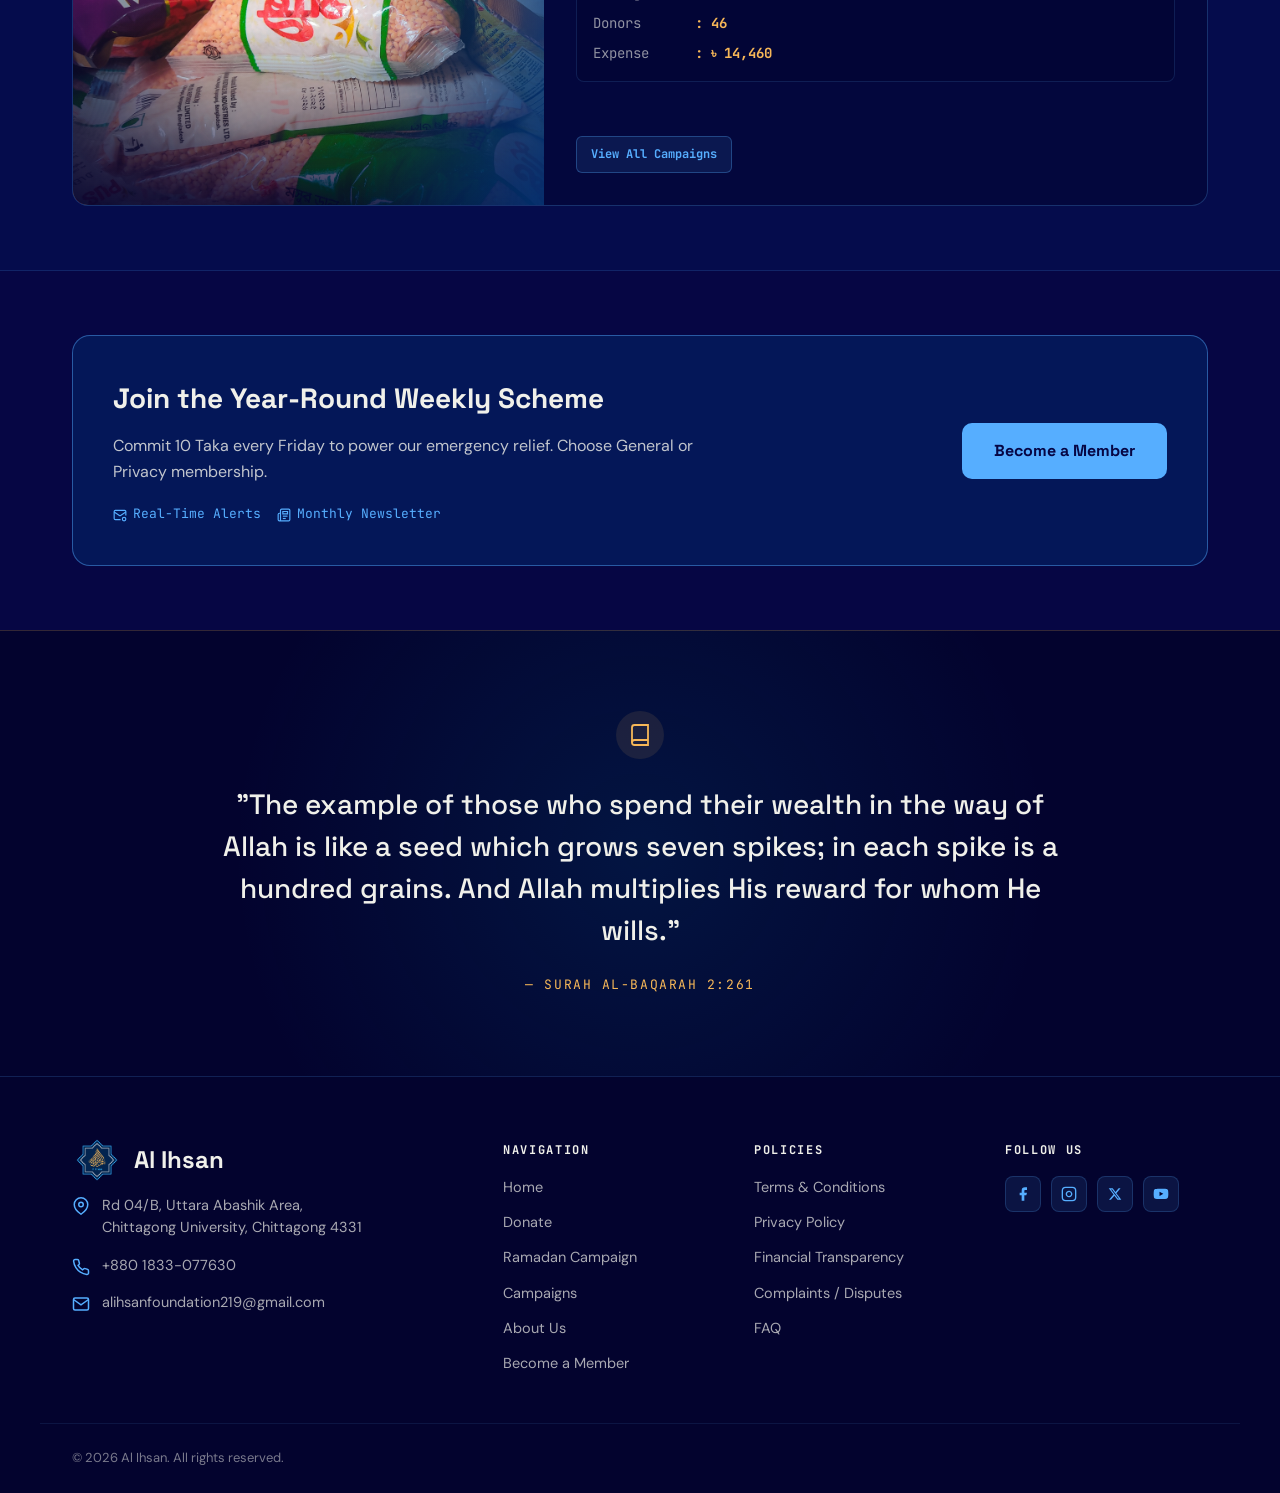
==== commit 2acbbdb3: "added dynamic home impact strip" ====
--- a/index.html
+++ b/index.html
@@ -149,18 +149,22 @@
 <!-- ═══════════════════════ IMPACT STRIP ═══════════════════════ -->
 <div style="border-bottom: 1px solid rgba(86,174,255,0.18); background: #03032e">
   <div class="mobile-stack" style="max-width: 1200px; margin: 0 auto; padding: 32px; display: grid; grid-template-columns: repeat(auto-fit, minmax(200px, 1fr)); gap: 32px; align-items: center;">
+
     <div style="display: flex; flex-direction: column; gap: 4px;">
-      <div style="font-family: 'JetBrains Mono', monospace; font-size: 36px; color: #56aeff; white-space: nowrap;">06</div>
+      <div id="impact-campaigns" style="font-family: 'JetBrains Mono', monospace; font-size: 36px; color: #56aeff; white-space: nowrap;">00</div>
       <div style="font-size: 13px; color: rgba(240,240,234,0.75); text-transform: uppercase; letter-spacing: 0.1em;">Campaigns Completed</div>
     </div>
+
     <div style="display: flex; flex-direction: column; gap: 4px;">
-      <div style="font-family: 'JetBrains Mono', monospace; font-size: 36px; color: #f6b758; white-space: nowrap;">৳ 3.75M</div>
+      <div id="impact-expense" style="font-family: 'JetBrains Mono', monospace; font-size: 36px; color: #f6b758; white-space: nowrap;">৳ 0</div>
       <div style="font-size: 13px; color: rgba(240,240,234,0.75); text-transform: uppercase; letter-spacing: 0.1em;">Total Expense</div>
     </div>
+
     <div style="display: flex; flex-direction: column; gap: 4px;">
-      <div style="font-family: 'JetBrains Mono', monospace; font-size: 36px; color: #56aeff; white-space: nowrap;">4,900+</div>
+      <div id="impact-people" style="font-family: 'JetBrains Mono', monospace; font-size: 36px; color: #56aeff; white-space: nowrap;">0</div>
       <div style="font-size: 13px; color: rgba(240,240,234,0.75); text-transform: uppercase; letter-spacing: 0.1em;">People Engaged</div>
     </div>
+
   </div>
 </div>
 
@@ -273,110 +277,127 @@
 
 <!-- ═══════════════════════ SCRIPTS ═══════════════════════ -->
 <script>
-// 1. Hero Mode Toggle
-// Set to `true` during Ramadan, `false` for the rest of the year.
-const CAMPAIGN_ACTIVE = true;
-document.body.classList.remove('campaign-active', 'campaign-off');
-document.body.classList.add(CAMPAIGN_ACTIVE ? 'campaign-active' : 'campaign-off');
-
-// 2. Fetch Latest Campaign for Teaser
-// 2. Fetch Latest Ramadan Campaign for Teaser
-async function loadLatestCampaign() {
-  const cardContainer = document.getElementById('latest-campaign-card');
-
-  // Fallback data just in case the JSON fails to load locally
-  let ramadanCampaigns = [
-    {
-      "year": "2026",
-      "type": "Ramadan",
-      "title": "Ramadan Grocery Drive 2026",
-      "itemsDistributed": 3000,
-      "Donors": 1200,
-      "expense": 1500000,
-      "imageUrl": "images/ramadan-2026.jpg",
-      "reportUrl": "reports/ramadan-2026.pdf"
+document.addEventListener("DOMContentLoaded", () => {
+  // 1. Hero Mode Toggle
+  const CAMPAIGN_ACTIVE = true;
+  document.body.classList.remove('campaign-active', 'campaign-off');
+  document.body.classList.add(CAMPAIGN_ACTIVE ? 'campaign-active' : 'campaign-off');
+
+  // 2. Fetch and Calculate Impact Stats
+  async function loadImpactStats() {
+    try {
+      const res = await fetch('./campaigns.json');
+      if (!res.ok) throw new Error("Failed to fetch JSON");
+
+      const data = await res.json();
+      if (!data || data.length === 0) return;
+
+      // Calculate totals
+      const totalCampaigns = data.length;
+      const totalExpense = data.reduce((sum, item) => sum + (Number(item.expense) || 0), 0);
+
+      // ⚡ USING "Donors" INSTEAD OF "peopleHelped"
+      const totalPeople = data.reduce((sum, item) => sum + (Number(item.Donors) || 0), 0);
+
+      // Format Expense (e.g., 3750000 -> 3.75M)
+      let formattedExpense = '';
+      if (totalExpense >= 1000000) {
+        formattedExpense = (totalExpense / 1000000).toFixed(2).replace(/\.00$/, '') + 'M';
+      } else if (totalExpense >= 1000) {
+        formattedExpense = (totalExpense / 1000).toFixed(1).replace(/\.0$/, '') + 'k';
+      } else {
+        formattedExpense = totalExpense.toString();
+      }
+
+      // Update DOM
+      const elCamp = document.getElementById('impact-campaigns');
+      const elExp = document.getElementById('impact-expense');
+      const elPeople = document.getElementById('impact-people');
+
+      if (elCamp) elCamp.textContent = String(totalCampaigns).padStart(2, '0');
+      if (elExp) elExp.textContent = '৳ ' + formattedExpense;
+      if (elPeople) elPeople.textContent = totalPeople.toLocaleString() + '+';
+
+    } catch (err) {
+      console.warn("⚠️ Could not load dynamic stats.", err);
     }
-  ];
-
-  try {
-    const res = await fetch('./campaigns.json');
-    if (res.ok) {
-      const data = await res.json();
-      // 1. Filter ONLY for Ramadan
-      const filtered = data.filter(c => c.type === 'Ramadan');
-      if (filtered.length > 0) {
-        // 2. Sort by year descending (newest first)
-        filtered.sort((a, b) => parseInt(b.year) - parseInt(a.year));
-        ramadanCampaigns = filtered;
+  }
+
+  // 3. Fetch Latest Ramadan Campaign for Teaser
+  async function loadLatestCampaign() {
+    const cardContainer = document.getElementById('latest-campaign-card');
+    if (!cardContainer) return;
+
+    let ramadanCampaigns = [{
+      "year": "2026", "type": "Ramadan", "title": "Ramadan Grocery Drive 2026",
+      "itemsDistributed": 3000, "Donors": 1200, "expense": 1500000,
+      "imageUrl": "images/ramadan-2026.jpg", "reportUrl": "reports/ramadan-2026.pdf"
+    }];
+
+    try {
+      const res = await fetch('./campaigns.json');
+      if (res.ok) {
+        const data = await res.json();
+        const filtered = data.filter(c => c.type === 'Ramadan');
+        if (filtered.length > 0) {
+          filtered.sort((a, b) => parseInt(b.year) - parseInt(a.year));
+          ramadanCampaigns = filtered;
+        }
       }
+    } catch (err) {
+      console.warn("Using fallback campaign data.");
     }
-  } catch (err) {
-    console.warn("Using fallback campaign data.");
-  }
-
-  // Get the newest Ramadan campaign
-  const latest = ramadanCampaigns[0];
-
-  let items = Number(latest.itemsDistributed) || 0;
-  let people = Number(latest.Donors) || 0;
-  let expense = Number(latest.expense) || 0;
-
-  // Build the image HTML with the vignette wrapper
-  let imageHTML = '';
-  if (latest.imageUrl) {
-    imageHTML = `<img src="${latest.imageUrl}" alt="${latest.title}" onerror="this.outerHTML='<div style=\\'display:flex;align-items:center;justify-content:center;height:100%;font-family:JetBrains Mono,monospace;font-size:13px;color:rgba(240,240,234,0.7)\\'>[ Image not found ]</div>'">`;
-  } else {
-    imageHTML = '<div style="display:flex;align-items:center;justify-content:center;height:100%;font-family:JetBrains Mono,monospace;font-size:13px;color:rgba(240,240,234,0.7)">[ No Photo ]</div>';
-  }
-
-  // Build the receipt stats
-  let statsHTML = `
-    <div class="receipt-stats" style="margin: 16px 0;">
-      <span style="color: rgba(240,240,234,0.6);">Packages</span>
-      <span style="color: #f6b758; font-weight: 700;">: ${items.toLocaleString()}</span>
-
-      <span style="color: rgba(240,240,234,0.6);">Donors</span>
-      <span style="color: #f6b758; font-weight: 700;">: ${people.toLocaleString()}</span>
-
-      <span style="color: rgba(240,240,234,0.6);">Expense</span>
-      <span style="color: #f6b758; font-weight: 700;">: ৳ ${expense.toLocaleString()}</span>
-    </div>
+
+    const latest = ramadanCampaigns[0];
+    let items = Number(latest.itemsDistributed) || 0;
+    let people = Number(latest.Donors) || 0;
+    let expense = Number(latest.expense) || 0;
+
+    let imageHTML = latest.imageUrl
+      ? `<img src="${latest.imageUrl}" alt="${latest.title}" onerror="this.outerHTML='<div style=\\'display:flex;align-items:center;justify-content:center;height:100%;font-family:JetBrains Mono,monospace;font-size:13px;color:rgba(240,240,234,0.7)\\'>[ Image not found ]</div>'">`
+      : '<div style="display:flex;align-items:center;justify-content:center;height:100%;font-family:JetBrains Mono,monospace;font-size:13px;color:rgba(240,240,234,0.7)">[ No Photo ]</div>';
+
+    let statsHTML = `
+      <div class="receipt-stats" style="margin: 16px 0;">
+        <span style="color: rgba(240,240,234,0.6);">Packages</span>
+        <span style="color: #f6b758; font-weight: 700;">: ${items.toLocaleString()}</span>
+        <span style="color: rgba(240,240,234,0.6);">Donors</span>
+        <span style="color: #f6b758; font-weight: 700;">: ${people.toLocaleString()}</span>
+        <span style="color: rgba(240,240,234,0.6);">Expense</span>
+        <span style="color: #f6b758; font-weight: 700;">: ৳ ${expense.toLocaleString()}</span>
+      </div>
+    `;
+
+    cardContainer.innerHTML = `
+      <div class="latest-campaign-img-wrapper">${imageHTML}</div>
+      <div style="flex: 2 1 320px; padding: 32px; display: flex; flex-direction: column; justify-content: center;">
+        <div style="display: flex; gap: 8px; margin-bottom: 8px;">
+          <span style="padding: 3px 10px; border-radius: 999px; border: 1px solid rgba(246,183,88,0.6); color: #f6b758; font-family: 'JetBrains Mono', monospace; font-size: 11px; letter-spacing: 0.1em; text-transform: uppercase;">${latest.year} · Ramadan</span>
+        </div>
+        <div style="font-family: 'Space Grotesk', sans-serif; font-size: 26px; font-weight: 700; line-height: 1.2;">${latest.title}</div>
+        ${statsHTML}
+        <div style="margin-top: auto;">
+          <a href="campaigns.html" style="display: inline-flex; align-items: center; gap: 6px; padding: 8px 14px; border-radius: 6px; background: rgba(86,174,255,0.1); border: 1px solid rgba(86,174,255,0.3); color: #56aeff; font-size: 12px; font-family: 'JetBrains Mono', monospace; font-weight: 700; transition: 0.2s;" onmouseover="this.style.background='rgba(86,174,255,0.2)'" onmouseout="this.style.background='rgba(86,174,255,0.1)'">View All Campaigns</a>
+        </div>
+      </div>
+    `;
+  }
+
+  // 4. Pulse Animation
+  const style = document.createElement('style');
+  style.innerHTML = `
+    @keyframes pulseDot {
+      0%   { box-shadow: 0 0 0 0 rgba(246,183,88,0.7); }
+      70%  { box-shadow: 0 0 0 10px rgba(246,183,88,0); }
+      100% { box-shadow: 0 0 0 0 rgba(246,183,88,0); }
+    }
   `;
-
-  // Inject the new HTML
-  cardContainer.innerHTML = `
-    <!-- Image with Vignette -->
-    <div class="latest-campaign-img-wrapper">
-      ${imageHTML}
-    </div>
-
-    <!-- Text Content -->
-    <div style="flex: 2 1 320px; padding: 32px; display: flex; flex-direction: column; justify-content: center;">
-      <div style="display: flex; gap: 8px; margin-bottom: 8px;">
-        <span style="padding: 3px 10px; border-radius: 999px; border: 1px solid rgba(246,183,88,0.6); color: #f6b758; font-family: 'JetBrains Mono', monospace; font-size: 11px; letter-spacing: 0.1em; text-transform: uppercase;">${latest.year} · Ramadan</span>
-      </div>
-      <div style="font-family: 'Space Grotesk', sans-serif; font-size: 26px; font-weight: 700; line-height: 1.2;">${latest.title}</div>
-      ${statsHTML}
-      <div style="margin-top: auto;">
-        <a href="campaigns.html" style="display: inline-flex; align-items: center; gap: 6px; padding: 8px 14px; border-radius: 6px; background: rgba(86,174,255,0.1); border: 1px solid rgba(86,174,255,0.3); color: #56aeff; font-size: 12px; font-family: 'JetBrains Mono', monospace; font-weight: 700; transition: 0.2s;" onmouseover="this.style.background='rgba(86,174,255,0.2)'" onmouseout="this.style.background='rgba(86,174,255,0.1)'">View All Campaigns</a>
-      </div>
-    </div>
-  `;
-}
-
-// 3. Pulse Animation for Live Badge
-const style = document.createElement('style');
-style.innerHTML = `
-  @keyframes pulseDot {
-    0%   { box-shadow: 0 0 0 0 rgba(246,183,88,0.7); }
-    70%  { box-shadow: 0 0 0 10px rgba(246,183,88,0); }
-    100% { box-shadow: 0 0 0 0 rgba(246,183,88,0); }
-  }
-`;
-document.head.appendChild(style);
-
-// Run
-loadLatestCampaign();
+  document.head.appendChild(style);
+
+  // 5. Run the functions
+  loadLatestCampaign();
+  loadImpactStats();
+});
 </script>
 
 <script>
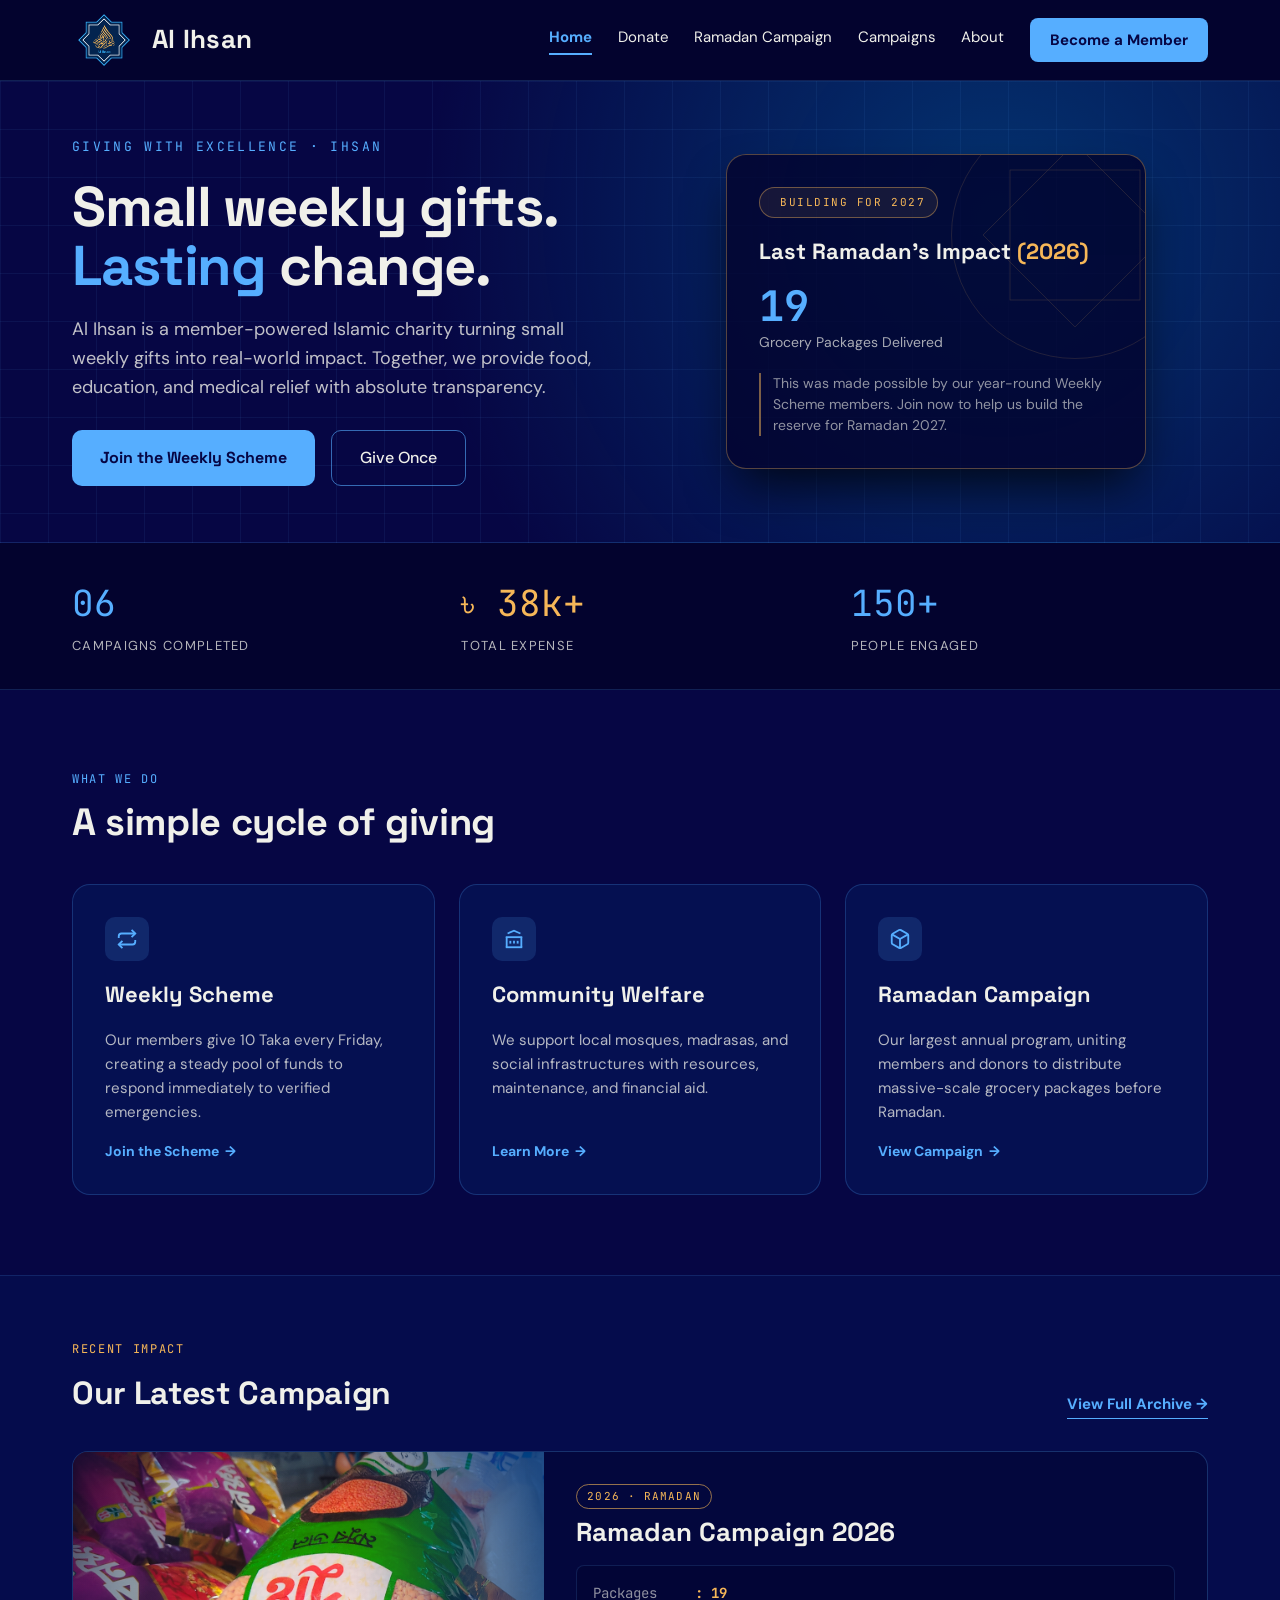
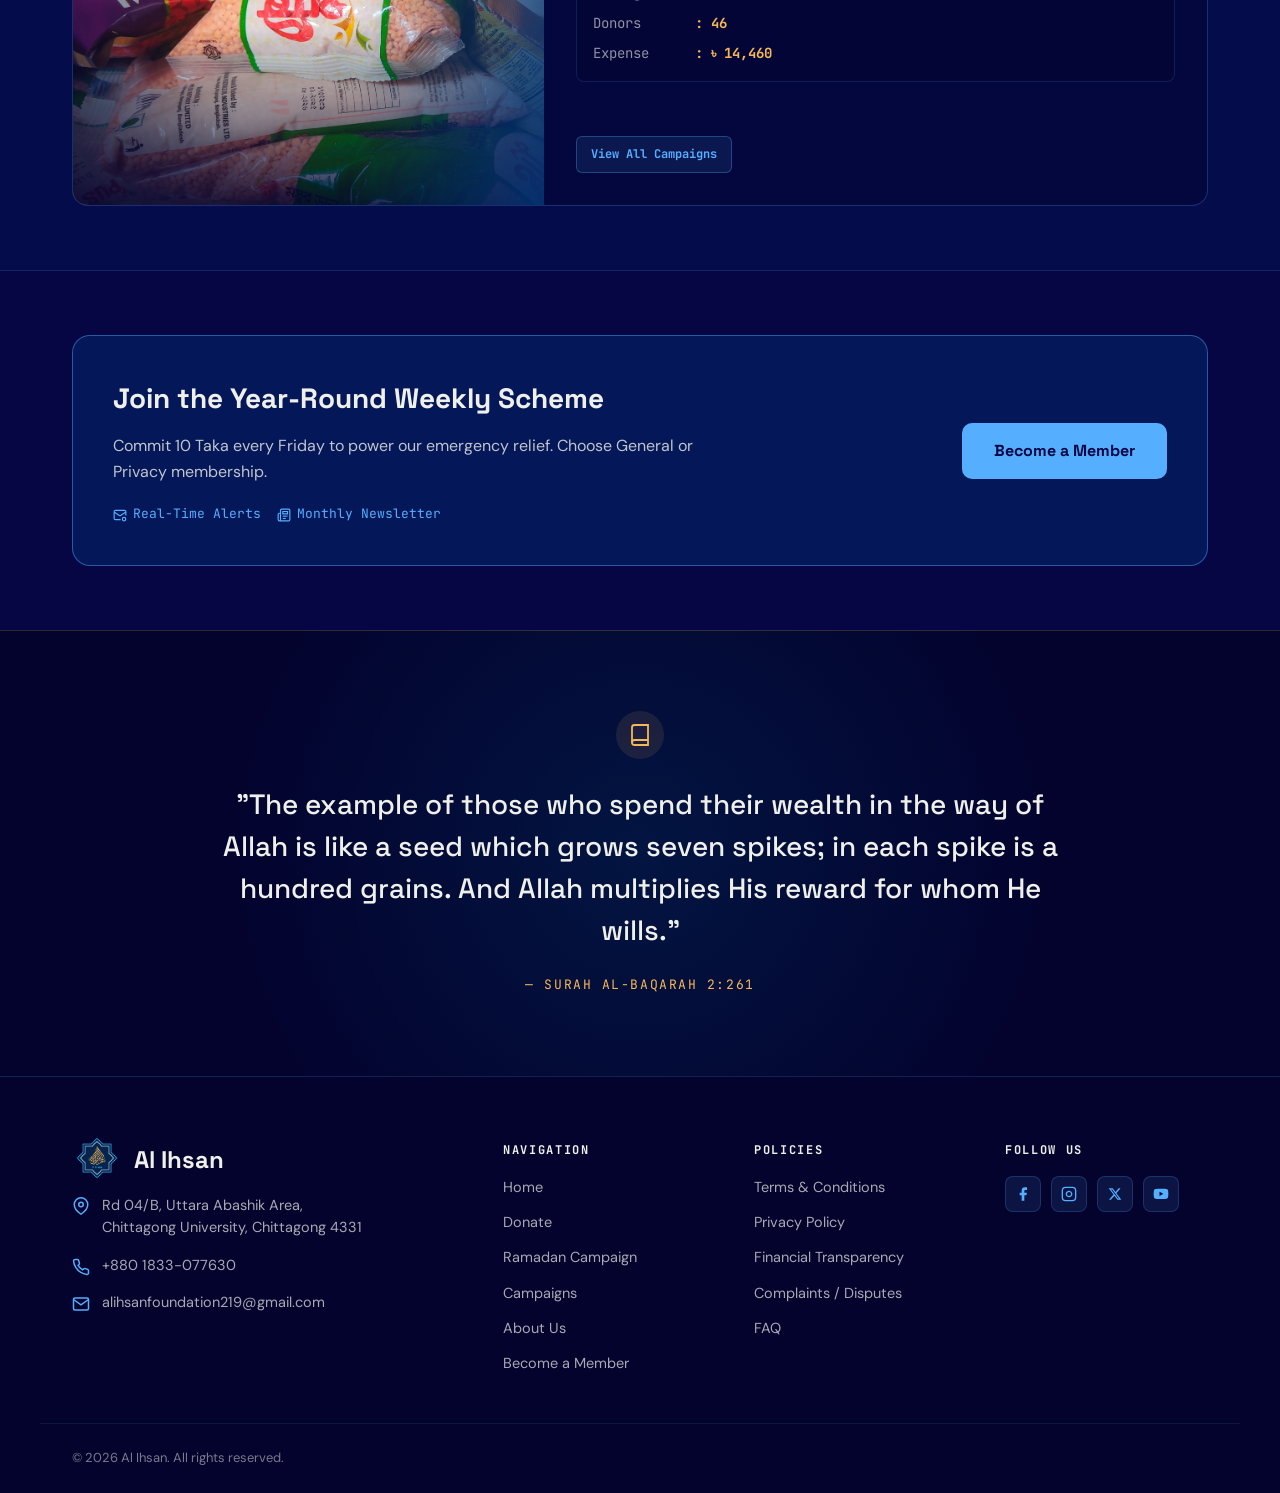
==== commit 7eda37c7: "off season ramadan hook - Home]" ====
--- a/index.html
+++ b/index.html
@@ -109,7 +109,7 @@
     <div style="flex: 1 1 400px; min-width: 0; display: flex; flex-direction: column; gap: 20px">
       <div style="font-family: 'JetBrains Mono', monospace; font-size: 13px; letter-spacing: 0.18em; text-transform: uppercase; color: #56aeff">Giving with excellence · Ihsan</div>
       <h1 style="margin: 0; font-family: 'Space Grotesk', sans-serif; font-weight: 700; font-size: clamp(42px, 5vw, 56px); line-height: 1.05; letter-spacing: -0.02em">Small weekly gifts. <br> <span style="color: #56aeff">Lasting</span> change.</h1>
-      <p style="margin: 0; font-size: 18px; max-width: 560px; color: rgba(240,240,234,0.8)">Al Ihsan is a member-powered Islamic charity. Together we feed families, support students and stand beside the sick, one trusted, transparent week at a time.</p>
+      <p style="margin: 0; font-size: 18px; max-width: 560px; color: rgba(240,240,234,0.8)">Al Ihsan is a member-powered Islamic charity turning small weekly gifts into real-world impact. Together, we provide food, education, and medical relief with absolute transparency.</p>
       <div class="hero-buttons" style="display: flex; flex-wrap: wrap; gap: 16px; padding-top: 8px">
         <a class="btn-glow-blue" href="membership.html" style="color: #060644; background: #56aeff; padding: 15px 28px; border-radius: 10px; font-family: 'Space Grotesk', sans-serif; font-weight: 700; font-size: 16px">Join the Weekly Scheme</a>
         <a href="donate.html" style="color: #f0f0ea; border: 1.5px solid rgba(86,174,255,0.6); padding: 14px 28px; border-radius: 10px; font-weight: 500; font-size: 16px">Give Once</a>
@@ -125,20 +125,43 @@
           <div style="font-family: 'Space Grotesk', sans-serif; font-weight: 700; font-size: 28px; line-height: 1.15">Grocery packages for families in need</div>
           <div style="display: flex; flex-direction: column; gap: 8px">
             <div style="height: 10px; border-radius: 6px; background: rgba(240,240,234,0.12); overflow: hidden"><div style="width: 62%; height: 10px; background: #f6b758"></div></div>
-            <div style="display: flex; justify-content: space-between; font-family: 'JetBrains Mono', monospace; font-size: 13px; color: rgba(240,240,234,0.75)"><span>3,000 packages</span><span>Goal 5,000</span></div>
+            <div style="display: flex; justify-content: space-between; font-family: 'JetBrains Mono', monospace; font-size: 13px; color: rgba(240,240,234,0.75)"><span>30 packages</span><span>Goal 50</span></div>
           </div>
           <a href="ramadan.html" style="color: #f6b758; font-weight: 700">Support the campaign →</a>
         </div>
       </div>
     </div>
 
-    <!-- Right Card: Off-Season Image (Off-Season Mode) -->
+        <!-- Right Card: Off-Season Image (Off-Season Mode) -->
+        <!-- Right Card: Off-Season Image (Off-Season Mode) -->
     <div class="hero-off-only" style="flex: 1 1 400px; min-width: 0; justify-content: center">
-      <div style="position: relative; width: 100%; max-width: 340px; aspect-ratio: 3 / 4; border-radius: 20px; border: 1px solid rgba(246,183,88,0.4); overflow: hidden; background: linear-gradient(135deg, #004995 0%, #03032e 100%); box-shadow: 0 25px 50px -12px rgba(0, 0, 0, 0.8);">
-        <img src="images/ramadan-package.jpg" alt="Ramadan Grocery Package" style="width: 100%; height: 100%; object-fit: cover; display: block;" onerror="this.style.display='none'">
-        <div style="position: absolute; inset: 0; background: radial-gradient(circle at bottom left, #03032e 0%, rgba(3,3,46,0.85) 20%, transparent 70%), linear-gradient(to top, rgba(3,3,46,0.95) 0%, transparent 60%); display: flex; flex-direction: column; justify-content: flex-end; padding: 32px 24px;">
-          <div style="font-family: 'JetBrains Mono', monospace; font-size: 12px; color: #f6b758; letter-spacing: 0.12em; text-transform: uppercase; margin-bottom: 8px;">Our Flagship Programme</div>
-          <div style="font-family: 'Space Grotesk', sans-serif; font-size: 22px; font-weight: 700; color: #f0f0ea; line-height: 1.2;">Preparing for the next Ramadan Campaign.</div>
+      <div style="position: relative; width: 100%; max-width: 420px; padding: 32px; border-radius: 20px; border: 1px solid rgba(246,183,88,0.35); background: rgba(3,3,46,0.8); overflow: hidden; box-shadow: 0 25px 50px -12px rgba(0, 0, 0, 0.8);">
+
+        <!-- Decorative Background -->
+        <svg viewBox="0 0 400 400" style="position: absolute; top: -50px; right: -60px; width: 260px; height: 260px; opacity: 0.2" fill="none" stroke="#f6b758" stroke-width="1"><rect x="100" y="100" width="200" height="200"></rect><rect x="100" y="100" width="200" height="200" transform="rotate(45 200 200)"></rect><circle cx="200" cy="200" r="190"></circle></svg>
+
+        <div style="position: relative; display: flex; flex-direction: column; gap: 20px;">
+
+          <!-- Badge -->
+          <div style="display: inline-flex; align-self: flex-start; align-items: center; gap: 8px; padding: 6px 12px; border: 1px solid rgba(246,183,88,0.4); border-radius: 999px; font-family: 'JetBrains Mono', monospace; font-size: 11px; letter-spacing: 0.14em; text-transform: uppercase; color: #f6b758; background: rgba(246,183,88,0.08);">
+            <span class="live-dot" style="background: #f6b758; animation: pulseDot 2s infinite;"></span> Building for 2027
+          </div>
+
+          <div style="font-family: 'Space Grotesk', sans-serif; font-weight: 700; font-size: 22px; line-height: 1.2;">
+            Last Ramadan's Impact <span id="offseason-year-label" style="color: #f6b758;">(2026)</span>
+          </div>
+
+          <!-- Dynamic Stats -->
+          <div>
+            <div style="font-family: 'JetBrains Mono', monospace; font-size: 42px; font-weight: 700; color: #56aeff; line-height: 1;" id="offseason-packages">...</div>
+            <div style="font-size: 14px; color: rgba(240,240,234,0.7); margin-top: 4px;">Grocery Packages Delivered</div>
+          </div>
+
+          <!-- Contextual Text -->
+          <p style="margin: 0; font-size: 14px; color: rgba(240,240,234,0.6); line-height: 1.5; border-left: 2px solid rgba(246,183,88,0.5); padding-left: 12px;">
+            This was made possible by our year-round Weekly Scheme members. Join now to help us build the reserve for Ramadan 2027.
+          </p>
+
         </div>
       </div>
     </div>
@@ -279,7 +302,7 @@
 <script>
 document.addEventListener("DOMContentLoaded", () => {
   // 1. Hero Mode Toggle
-  const CAMPAIGN_ACTIVE = true;
+  const CAMPAIGN_ACTIVE = false;
   document.body.classList.remove('campaign-active', 'campaign-off');
   document.body.classList.add(CAMPAIGN_ACTIVE ? 'campaign-active' : 'campaign-off');
 
@@ -297,17 +320,18 @@
       const totalExpense = data.reduce((sum, item) => sum + (Number(item.expense) || 0), 0);
 
       // ⚡ USING "Donors" INSTEAD OF "peopleHelped"
-      const totalPeople = data.reduce((sum, item) => sum + (Number(item.Donors) || 0), 0);
+      const rawTotalPeople = data.reduce((sum, item) => sum + (Number(item.Donors) || 0), 0);
+      const totalPeople = Math.floor(rawTotalPeople / 10) * 10;
 
       // Format Expense (e.g., 3750000 -> 3.75M)
       let formattedExpense = '';
-      if (totalExpense >= 1000000) {
-        formattedExpense = (totalExpense / 1000000).toFixed(2).replace(/\.00$/, '') + 'M';
-      } else if (totalExpense >= 1000) {
-        formattedExpense = (totalExpense / 1000).toFixed(1).replace(/\.0$/, '') + 'k';
-      } else {
-        formattedExpense = totalExpense.toString();
-      }
+if (totalExpense >= 1000000) {
+  formattedExpense = Math.floor(totalExpense / 1000000) + 'M';
+} else if (totalExpense >= 1000) {
+  formattedExpense = Math.floor(totalExpense / 1000) + 'k';
+} else {
+  formattedExpense = Math.floor(totalExpense).toString();
+}
 
       // Update DOM
       const elCamp = document.getElementById('impact-campaigns');
@@ -315,7 +339,7 @@
       const elPeople = document.getElementById('impact-people');
 
       if (elCamp) elCamp.textContent = String(totalCampaigns).padStart(2, '0');
-      if (elExp) elExp.textContent = '৳ ' + formattedExpense;
+      if (elExp) elExp.textContent = '৳ ' + formattedExpense + '+';
       if (elPeople) elPeople.textContent = totalPeople.toLocaleString() + '+';
 
     } catch (err) {
@@ -383,6 +407,35 @@
     `;
   }
 
+// ==========================================
+  // 4. OFF-SEASON LEGACY STATS (The Right Card)
+  // ==========================================
+  async function loadOffSeasonStats() {
+    try {
+      const res = await fetch('./campaigns.json');
+      if (!res.ok) throw new Error("Failed to fetch");
+      const data = await res.json();
+
+      const ramadanCampaigns = data.filter(c => c.type === 'Ramadan');
+      if (ramadanCampaigns.length === 0) return;
+
+      ramadanCampaigns.sort((a, b) => parseInt(b.year) - parseInt(a.year));
+      const latestCampaign = ramadanCampaigns[0];
+
+      const elPackages = document.getElementById('offseason-packages');
+      const elYear = document.getElementById('offseason-year-label');
+
+      if (elPackages) elPackages.textContent = Number(latestCampaign.itemsDistributed).toLocaleString();
+      if (elYear) elYear.textContent = `(${latestCampaign.year})`;
+
+    } catch (err) {
+      console.warn("Could not load off-season stats:", err);
+      const elPackages = document.getElementById('offseason-packages');
+      if (elPackages) elPackages.textContent = "1,500+";
+    }
+  }
+
+
   // 4. Pulse Animation
   const style = document.createElement('style');
   style.innerHTML = `
@@ -397,6 +450,7 @@
   // 5. Run the functions
   loadLatestCampaign();
   loadImpactStats();
+  loadOffSeasonStats()
 });
 </script>
 
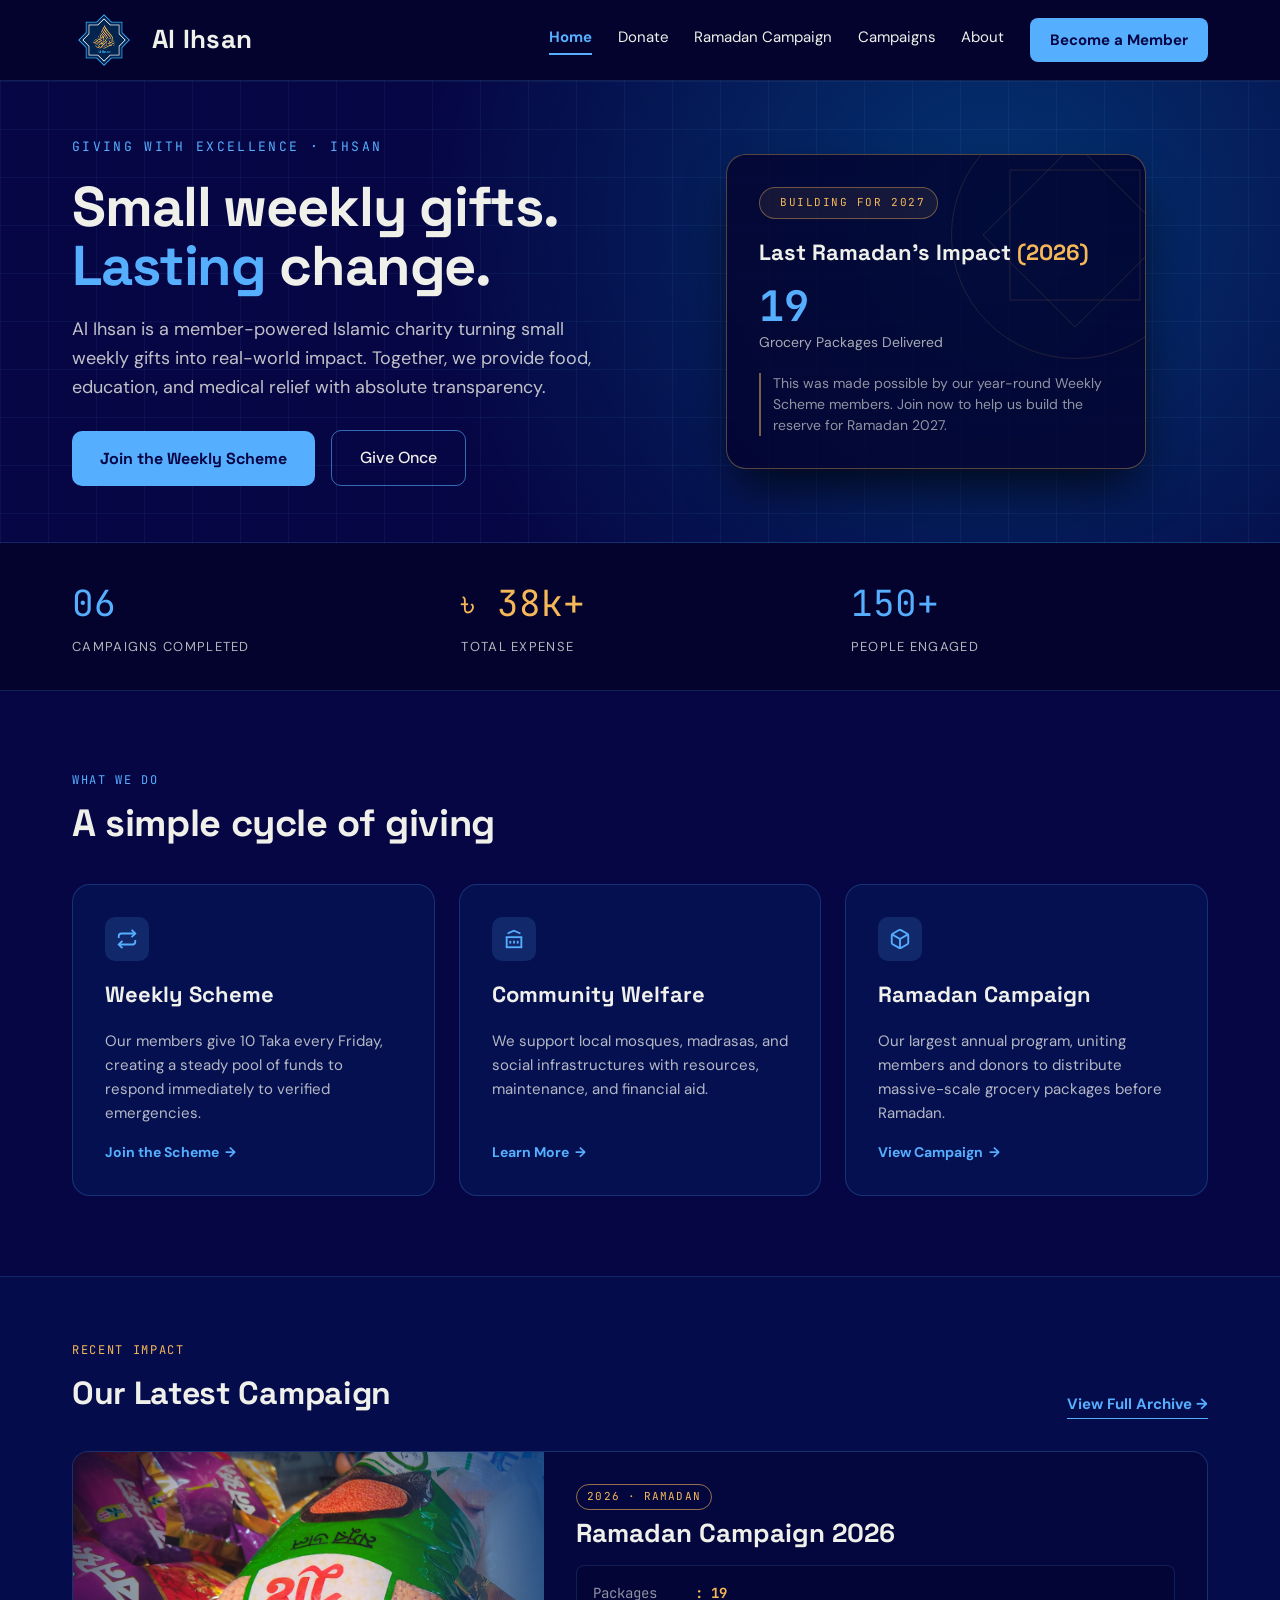
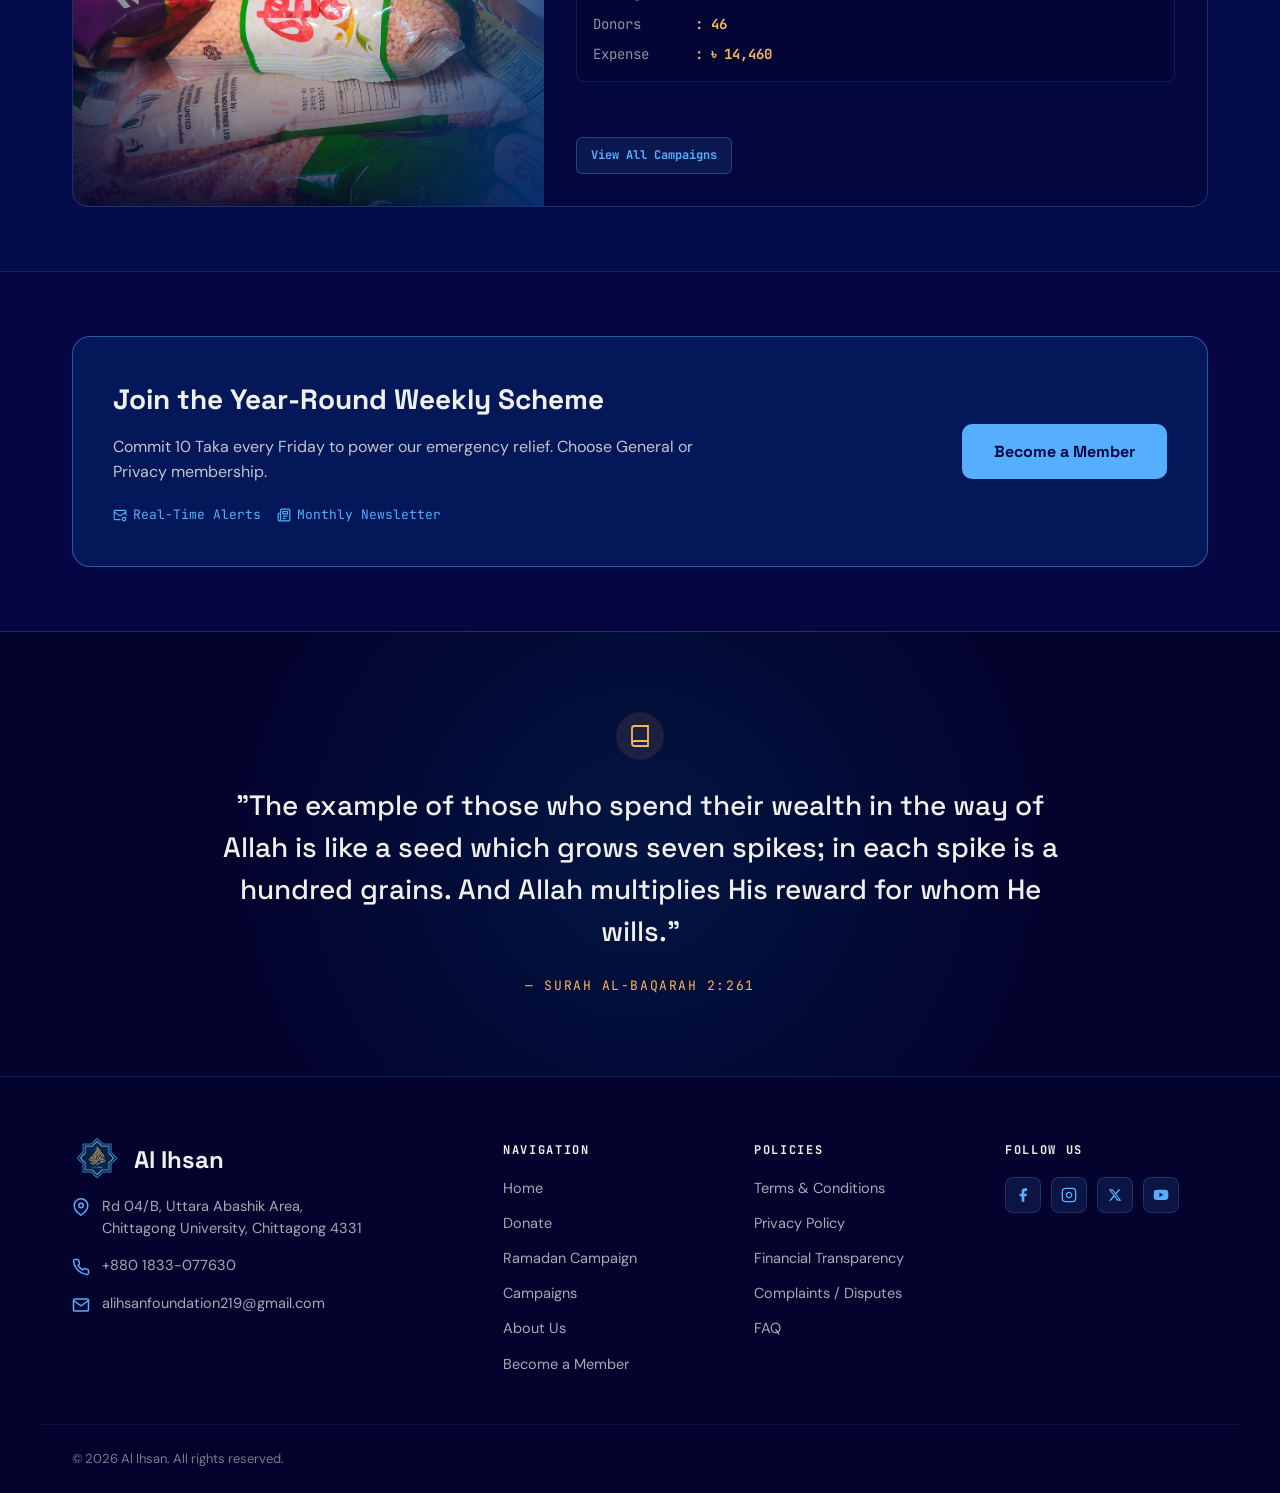
==== commit 8e270536: "added SEO elements and google site verification" ====
--- a/index.html
+++ b/index.html
@@ -4,6 +4,9 @@
 <meta charset="utf-8">
 <meta name="viewport" content="width=device-width, initial-scale=1.0">
 <title>Al Ihsan · Home</title>
+<meta name="description" content="Al Ihsan is a member-powered Islamic charity turning small weekly gifts into real-world impact. Together, we provide food, education, and medical relief with absolute transparency.">
+<!-- Google Search Console Verification-->
+  <meta name="google-site-verification" content="kt6gn4YS_tEUkYZ6VN_n2Eixhq06Jex4Zwnq2vDJuBs" />
 
 <!-- ═══════════════════════ SOCIAL SHARING TAGS ═══════════════════════ -->
 <!-- Open Graph / Facebook / WhatsApp / LinkedIn -->
@@ -11,8 +14,8 @@
 <meta property="og:url" content="https://alihsandeveloper.github.io/al-ihsan/">
 <meta property="og:title" content="Al Ihsan | Small weekly gifts. Lasting change.">
 <meta property="og:description" content="A member-powered Islamic charity. Together we feed families, support students and stand beside the sick, one trusted, transparent week at a time.">
-<meta property="og:image" content="https://alihsandeveloper.github.io/al-ihsan/images/social-preview.jpg">
-<meta property="og:image:type" content="image/jpeg">
+<meta property="og:image" content="https://alihsandeveloper.github.io/al-ihsan/images/social-preview.png">
+<meta property="og:image:type" content="image/png">
 <meta property="og:image:width" content="1200">
 <meta property="og:image:height" content="630">
 <meta property="og:site_name" content="Al Ihsan">
@@ -22,8 +25,8 @@
 <meta name="twitter:url" content="https://alihsandeveloper.github.io/al-ihsan/">
 <meta name="twitter:title" content="Al Ihsan | Small weekly gifts. Lasting change.">
 <meta name="twitter:description" content="A member-powered Islamic charity. Together we feed families, support students and stand beside the sick, one trusted, transparent week at a time.">
-<meta name="twitter:image" content="https://alihsandeveloper.github.io/al-ihsan/images/social-preview.jpg">
-<meta property="og:image:type" content="image/jpeg">
+<meta name="twitter:image" content="https://alihsandeveloper.github.io/al-ihsan/images/social-preview.png">
+<meta property="og:image:type" content="image/png">
 <meta property="og:image:width" content="1200">
 <meta property="og:image:height" content="630">
 <meta property="og:site_name" content="Al Ihsan">
@@ -92,6 +95,7 @@
   }
 
 </style>
+  <script defer src="https://cloud.umami.is/script.js" data-website-id="edb3beda-67c8-4ea9-8118-8fb19986c4d9"></script>
 
 </head>
 <body class="campaign-active">
@@ -514,5 +518,9 @@
 </script>
 
 </div>
+
+   <!-- ═══════════════════════ ELFSIGHT CHATBOT ═══════════════════════ -->
+     <script src="https://elfsightcdn.com/platform.js" async></script>
+     <div class="elfsight-app-8563a37b-48f1-43d2-bbb6-d3e281002309" data-elfsight-app-lazy></div>
 </body>
 </html>
--- a/style.css
+++ b/style.css
@@ -308,6 +308,44 @@
 
   .nav-links-wrapper a.btn-glow-blue {
     margin-top: 8px;
-    padding: 12px 20px !important;
+    padding: 12px 20px !important; color: #03032e;
+  }
+}
+
+/* ═══════════════════════ CHATBOT OVERRIDES ═══════════════════════ */
+/* Forces the widget to stay fixed in the bottom right corner */
+.elfsight-app-8563a37b-48f1-43d2-bbb6-d3e281002309 {
+  position: fixed;
+  bottom: 24px;
+  right: 24px;
+  z-index: 9999; /* Keeps it above all other content */
+}
+
+/* On mobile devices, bring it slightly closer to the edges */
+@media (max-width: 768px) {
+  .elfsight-app-8563a37b-48f1-43d2-bbb6-d3e281002309 {
+    bottom: 16px;
+    right: 16px;
+  }
+}
+
+/* ═══════════════════════ MOBILE CHATBOT OVERRIDE ═══════════════════════ */
+@media (max-width: 768px) {
+  .elfsight-app-8563a37b-48f1-43d2-bbb6-d3e281002309 {
+    max-height: 90vh !important; /* Keeps it from touching the very top edge */
+    border-radius: 16px !important; /* Gives it rounded corners on mobile */
+    bottom: 10px !important;
+    right: 10px !important;
+    left: 10px !important; /* Centers it with a small margin on the sides */
+  }
+}
+
+/* Fix for the legal pages sidebar */
+.desktop-sidebar {
+  display: none; /* Hidden on mobile by default */
+}
+@media (min-width: 900px) {
+  .desktop-sidebar {
+    display: block; /* Shown on desktop */
   }
 }
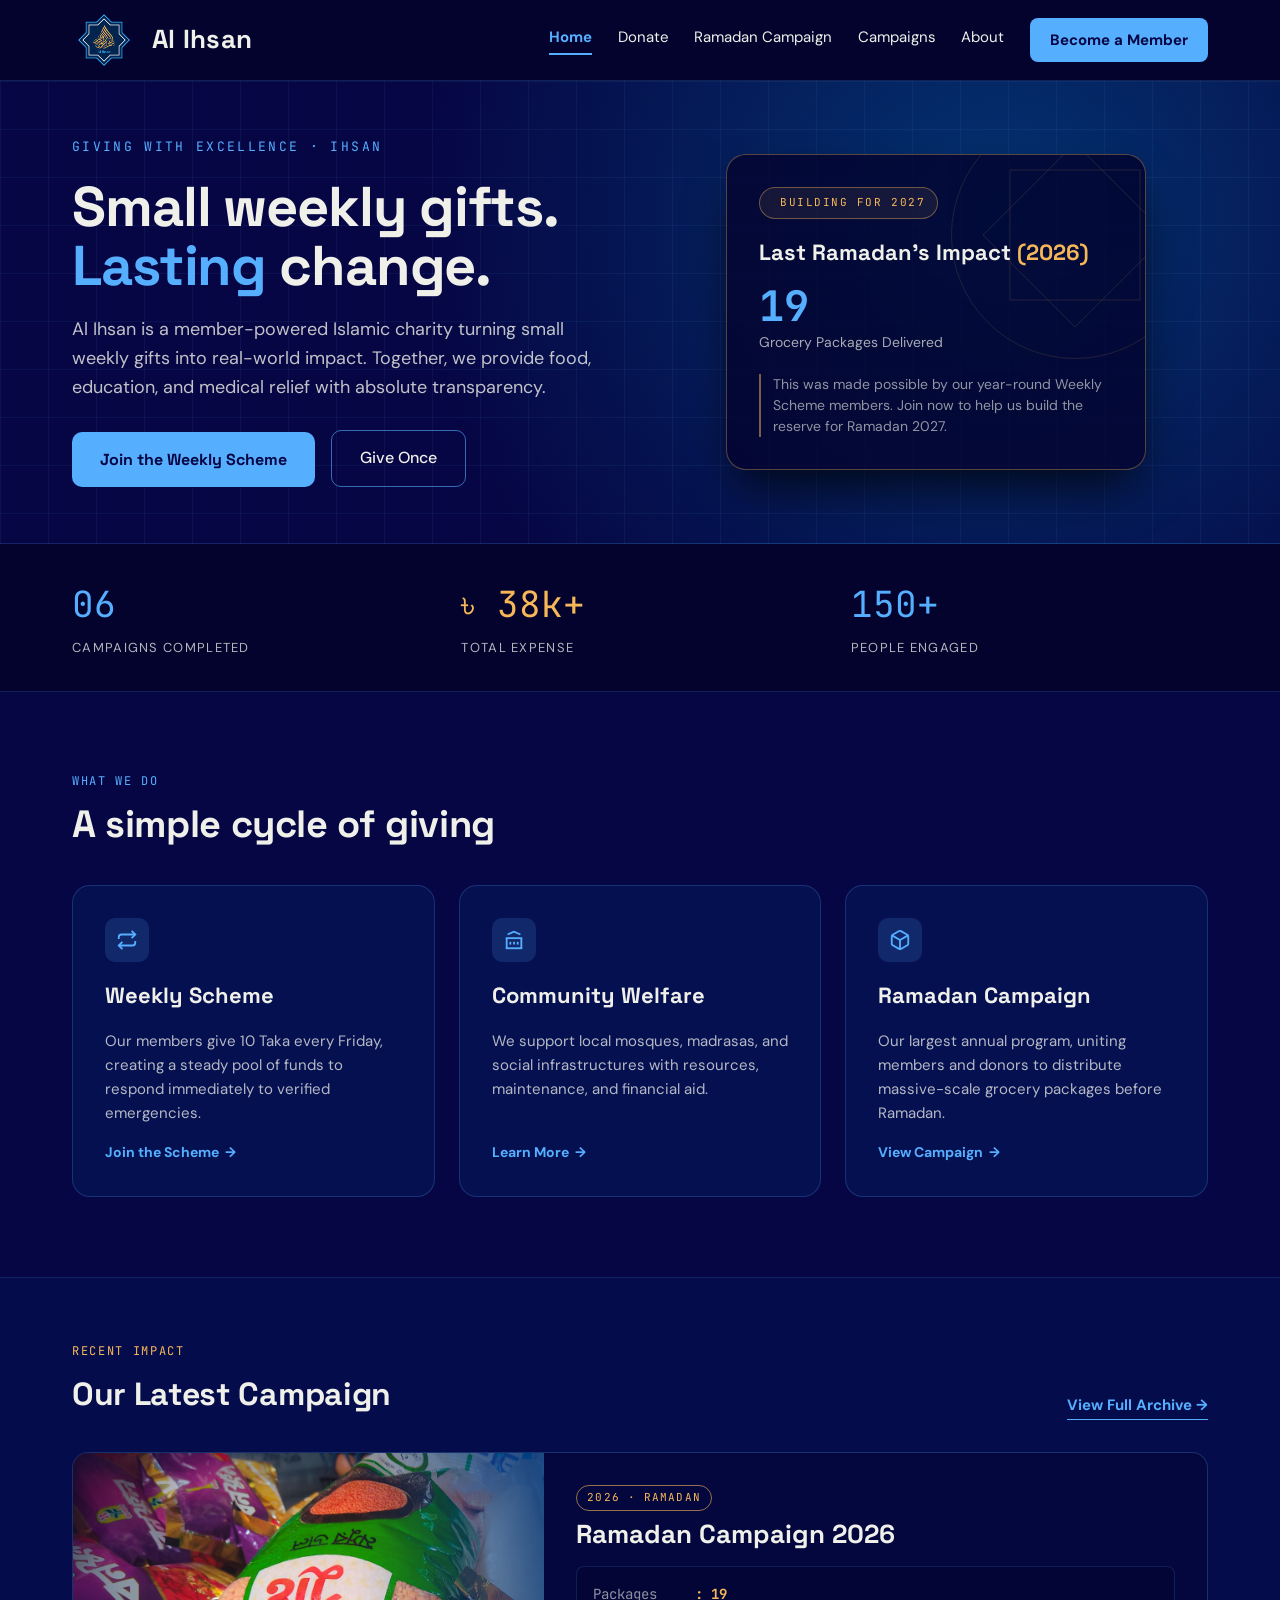
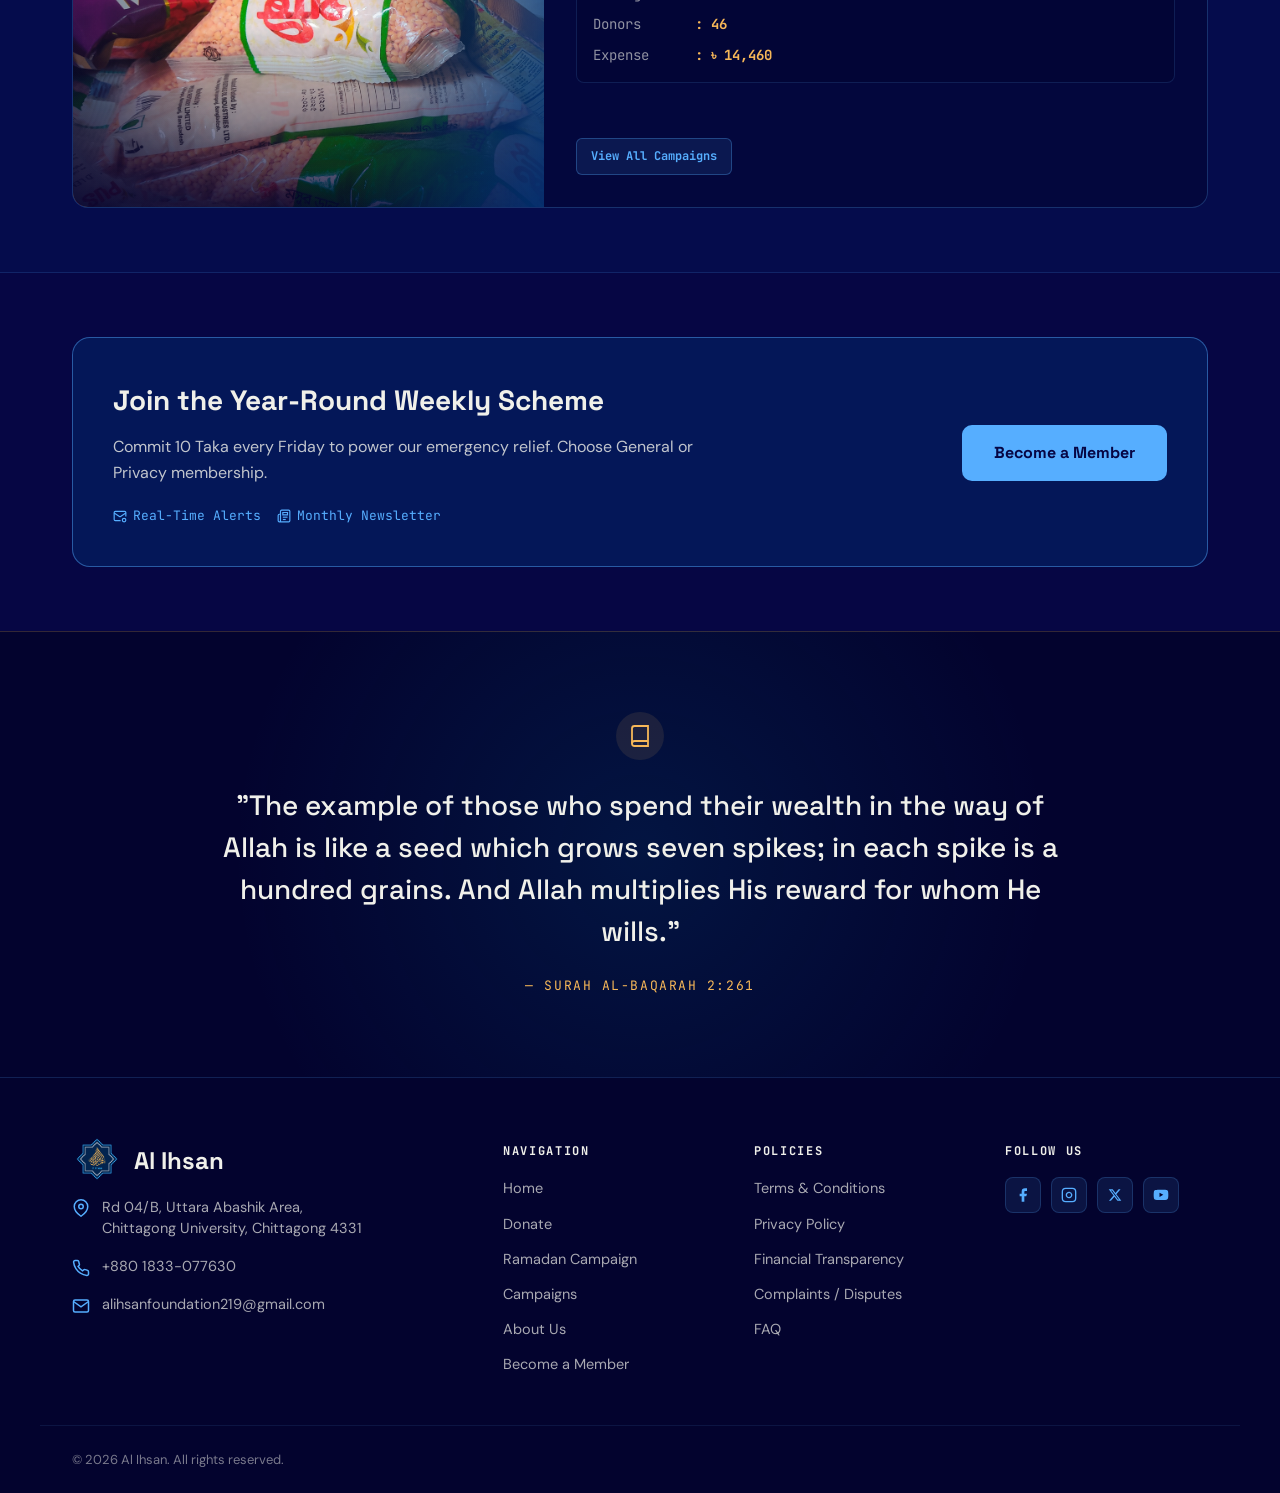
==== commit 79c934ea: "added chatling chatbot" ====
--- a/index.html
+++ b/index.html
@@ -522,5 +522,9 @@
    <!-- ═══════════════════════ ELFSIGHT CHATBOT ═══════════════════════ -->
      <script src="https://elfsightcdn.com/platform.js" async></script>
      <div class="elfsight-app-8563a37b-48f1-43d2-bbb6-d3e281002309" data-elfsight-app-lazy></div>
+
+<!-- ═══════════════════════ Chatling CHATBOT ═══════════════════════ -->
+<script> window.chtlConfig = { chatbotId: "3973562951" } </script>
+<script async data-id="3973562951" id="chtl-script" type="text/javascript" src="https://chatling.ai/js/embed.js"></script>
 </body>
 </html>
